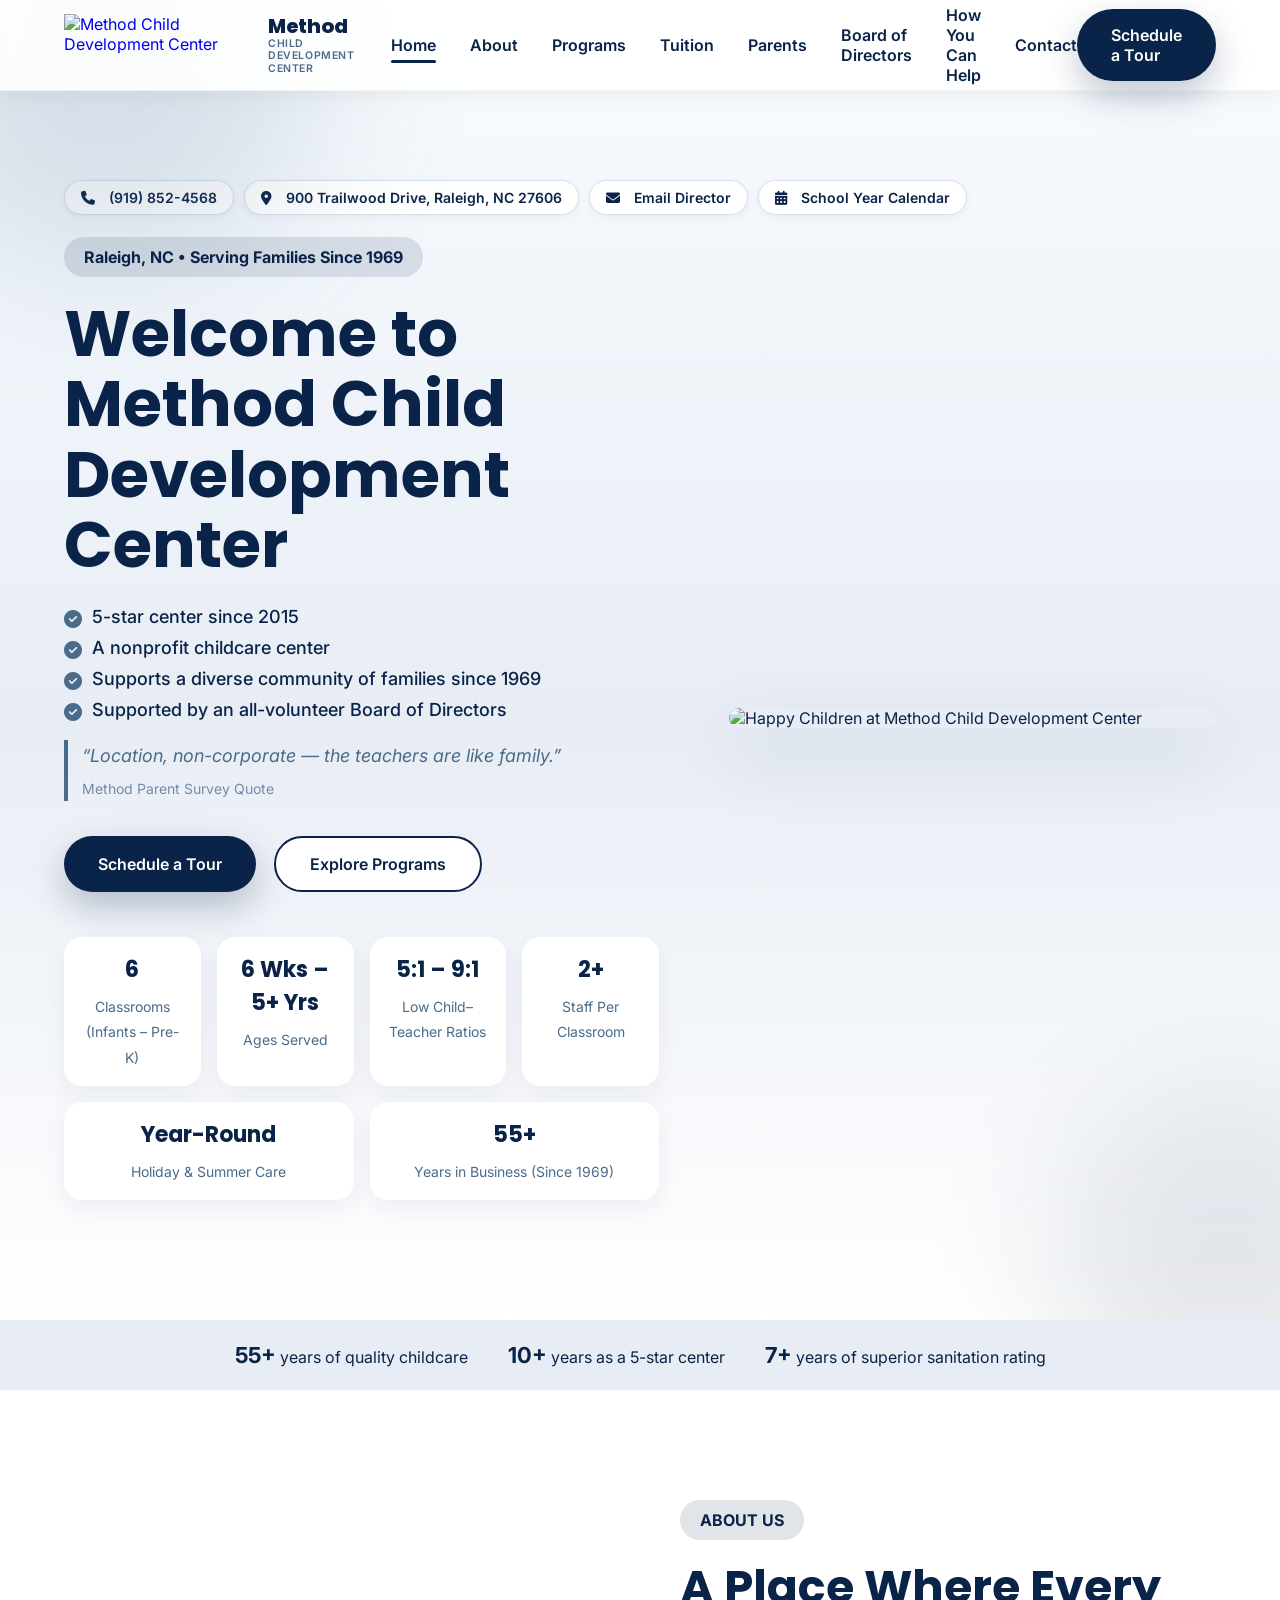
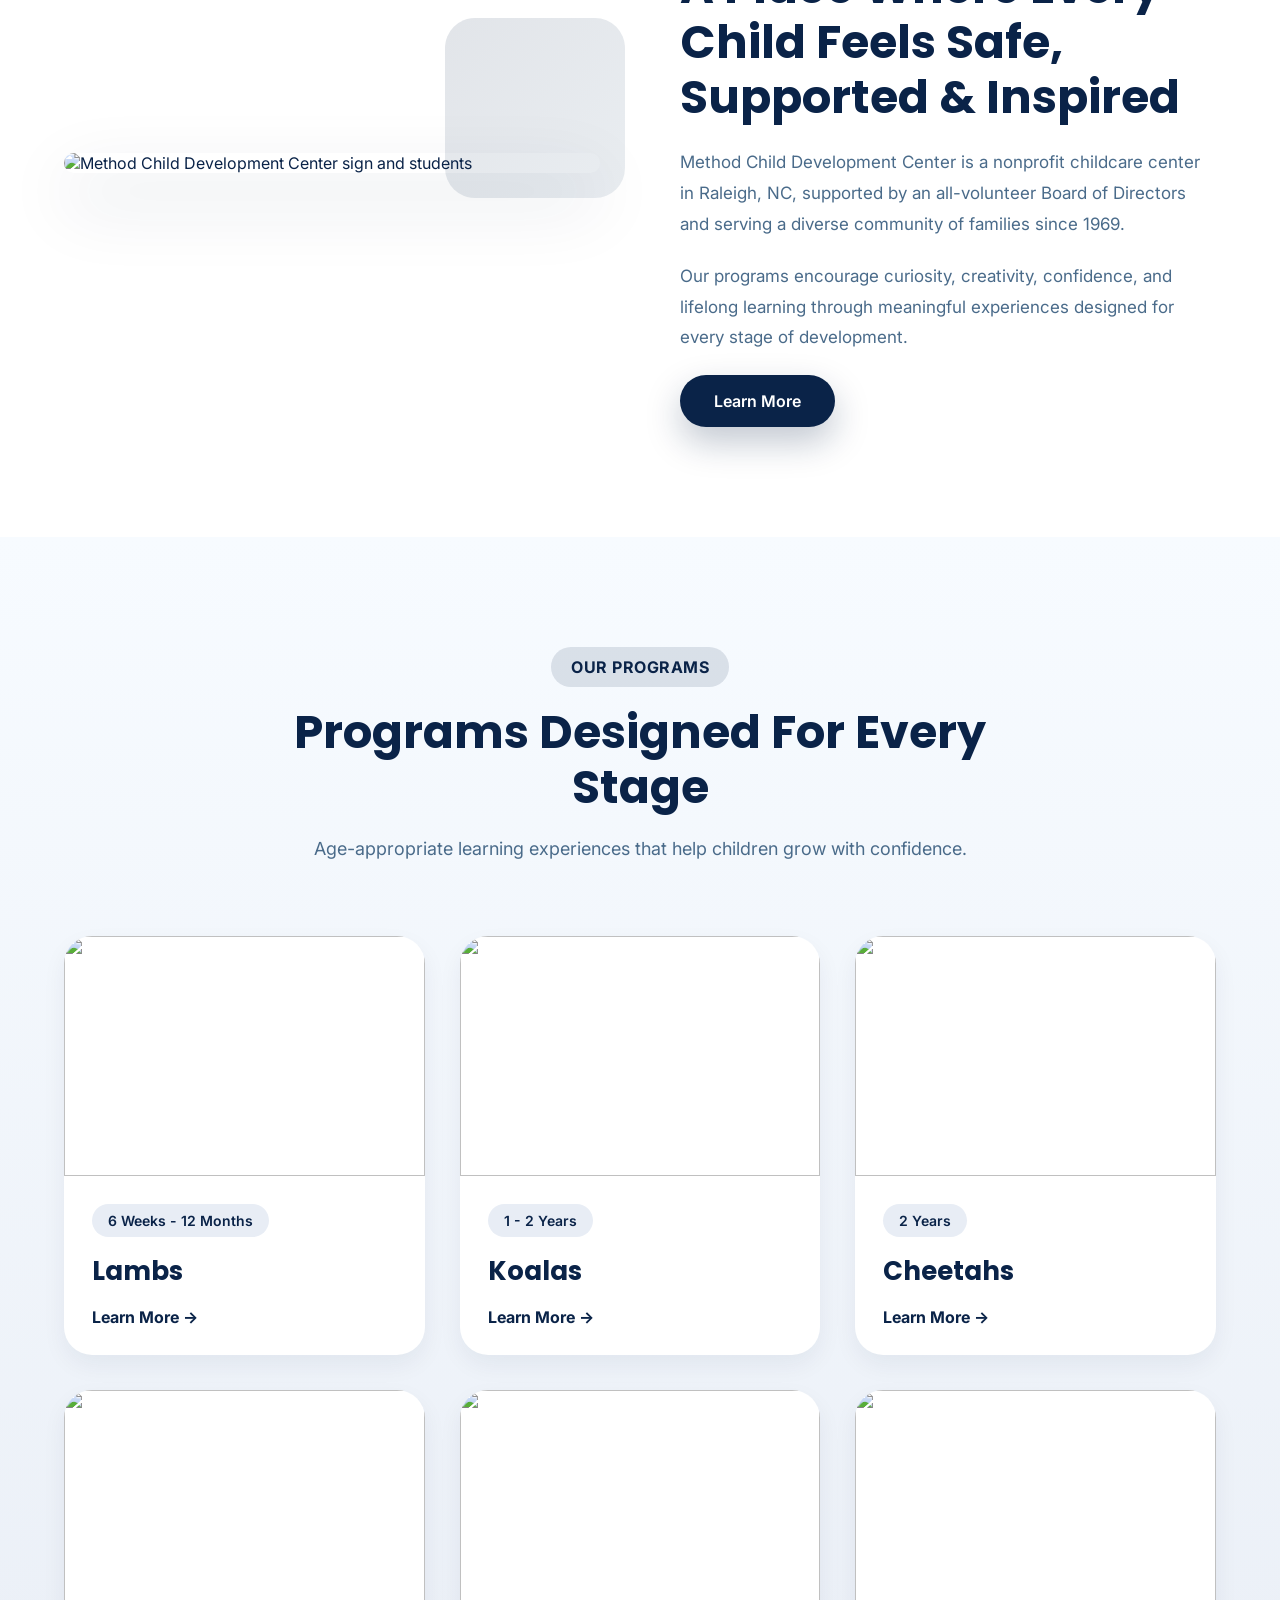
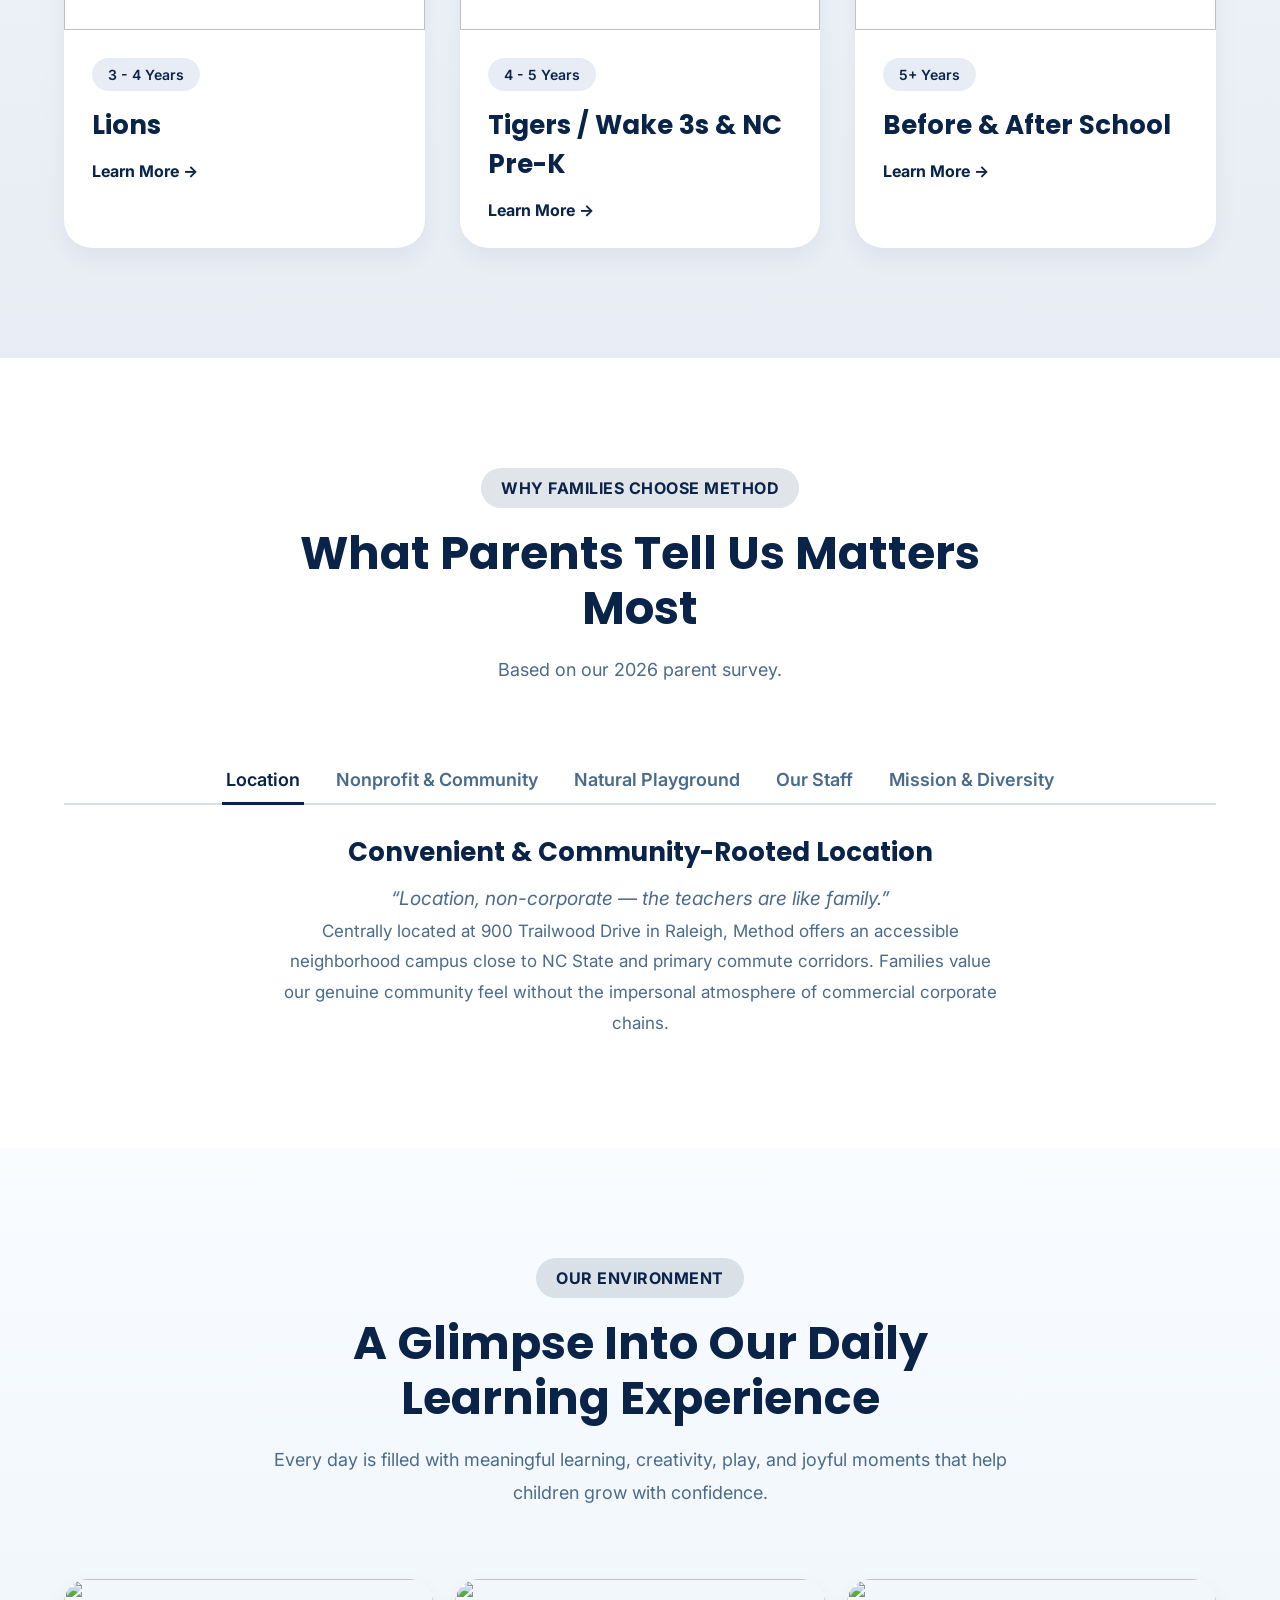
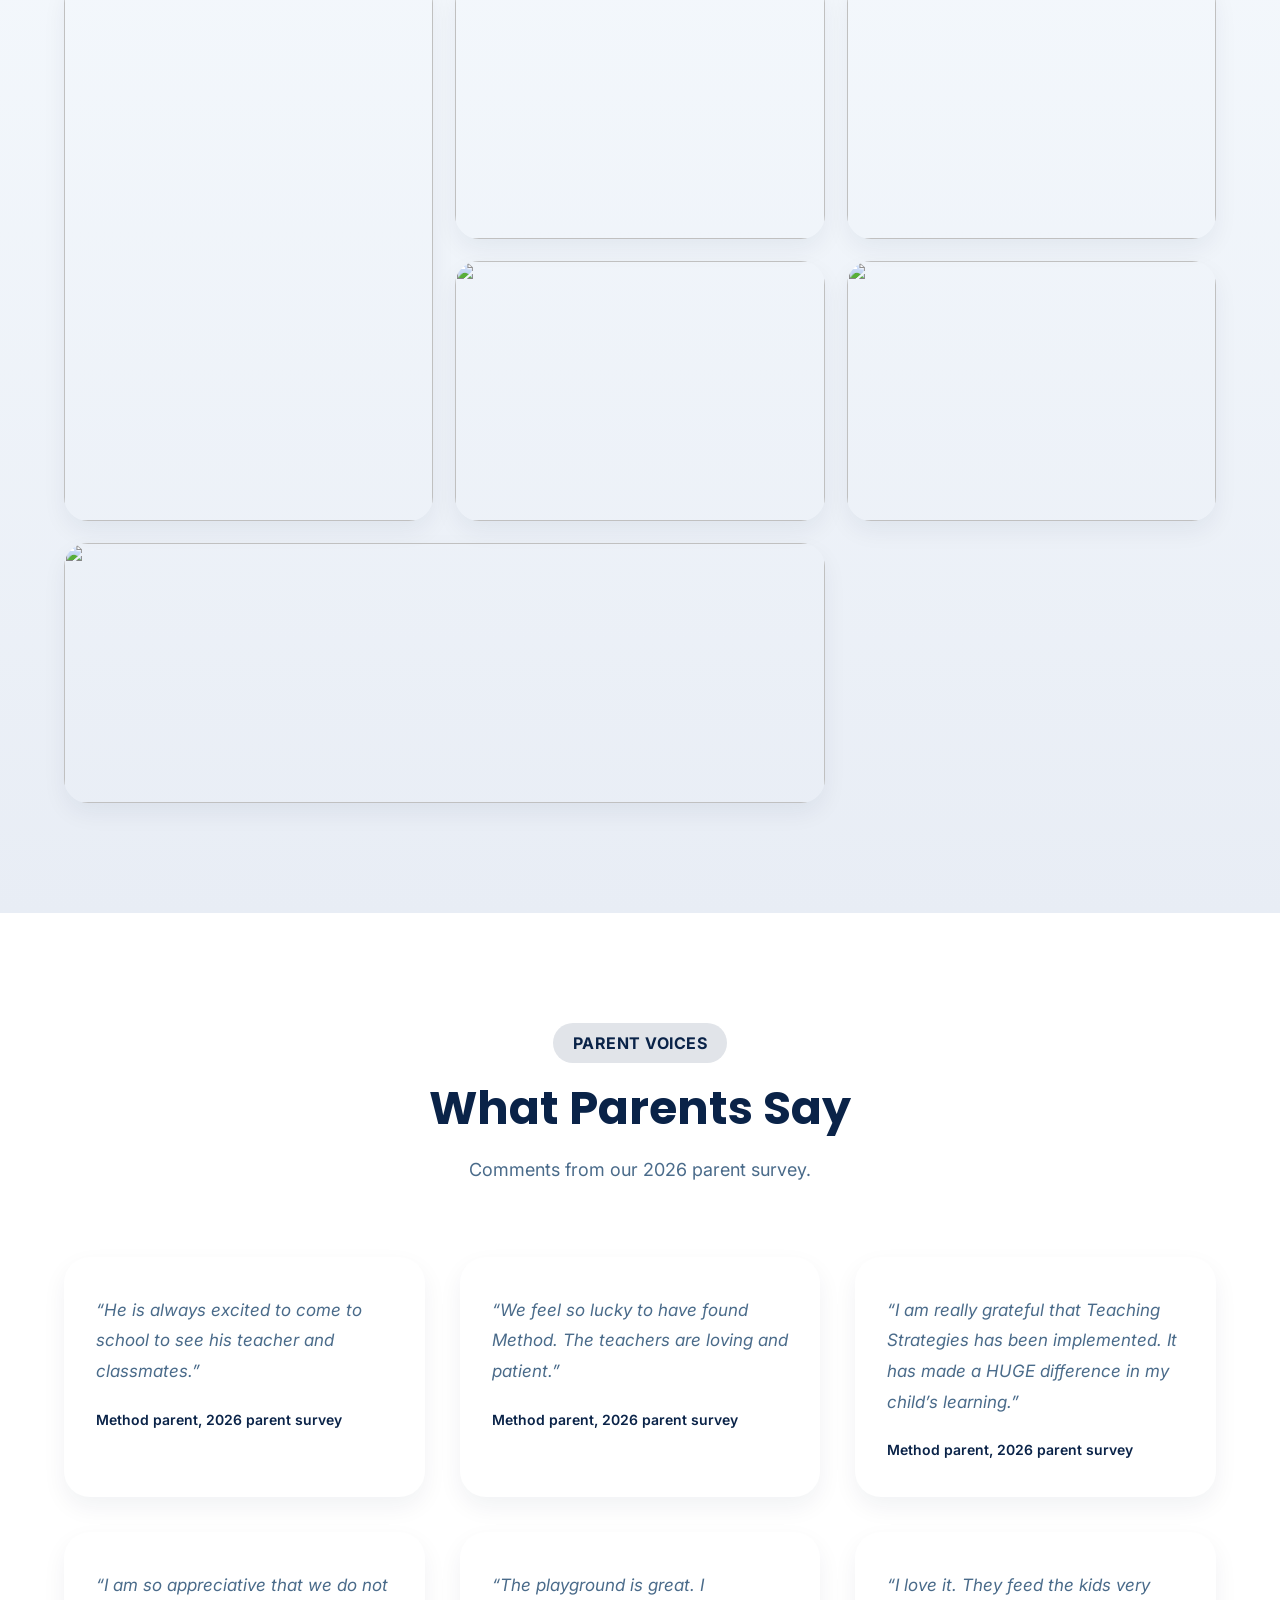
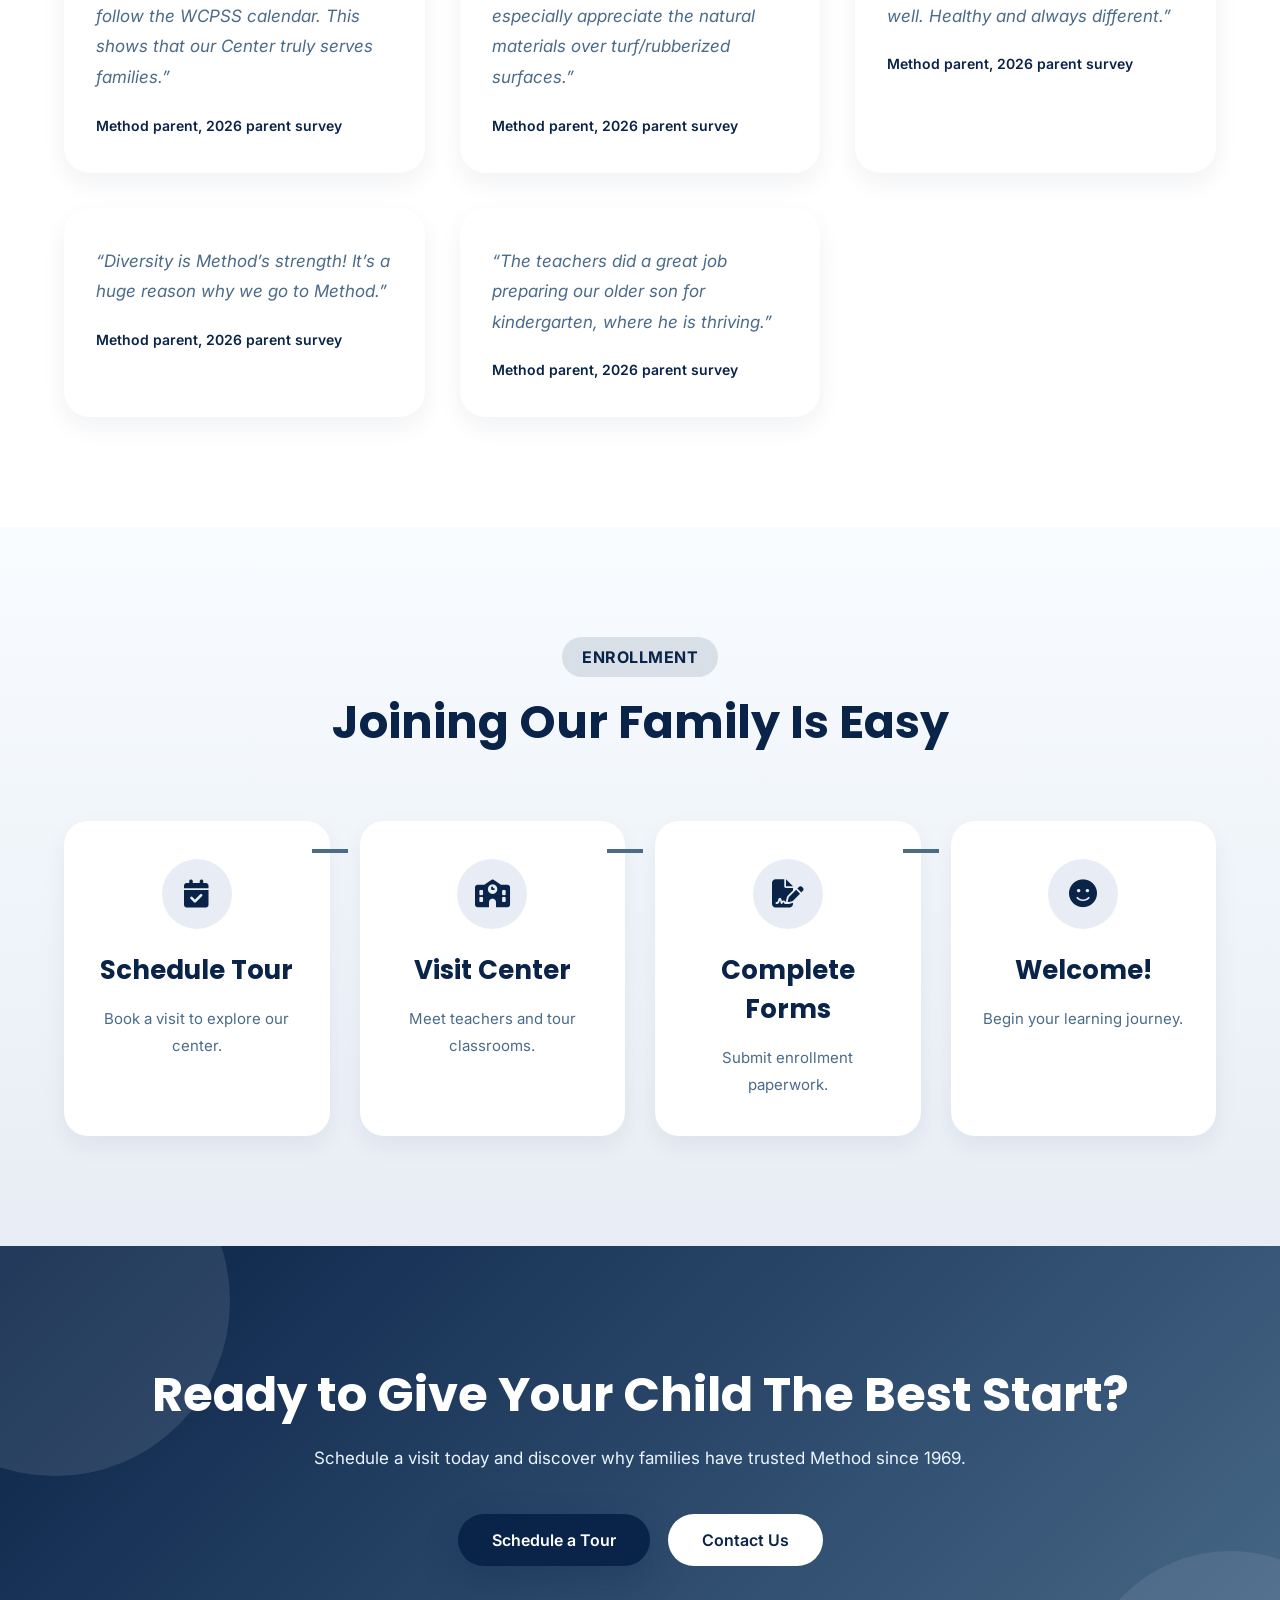
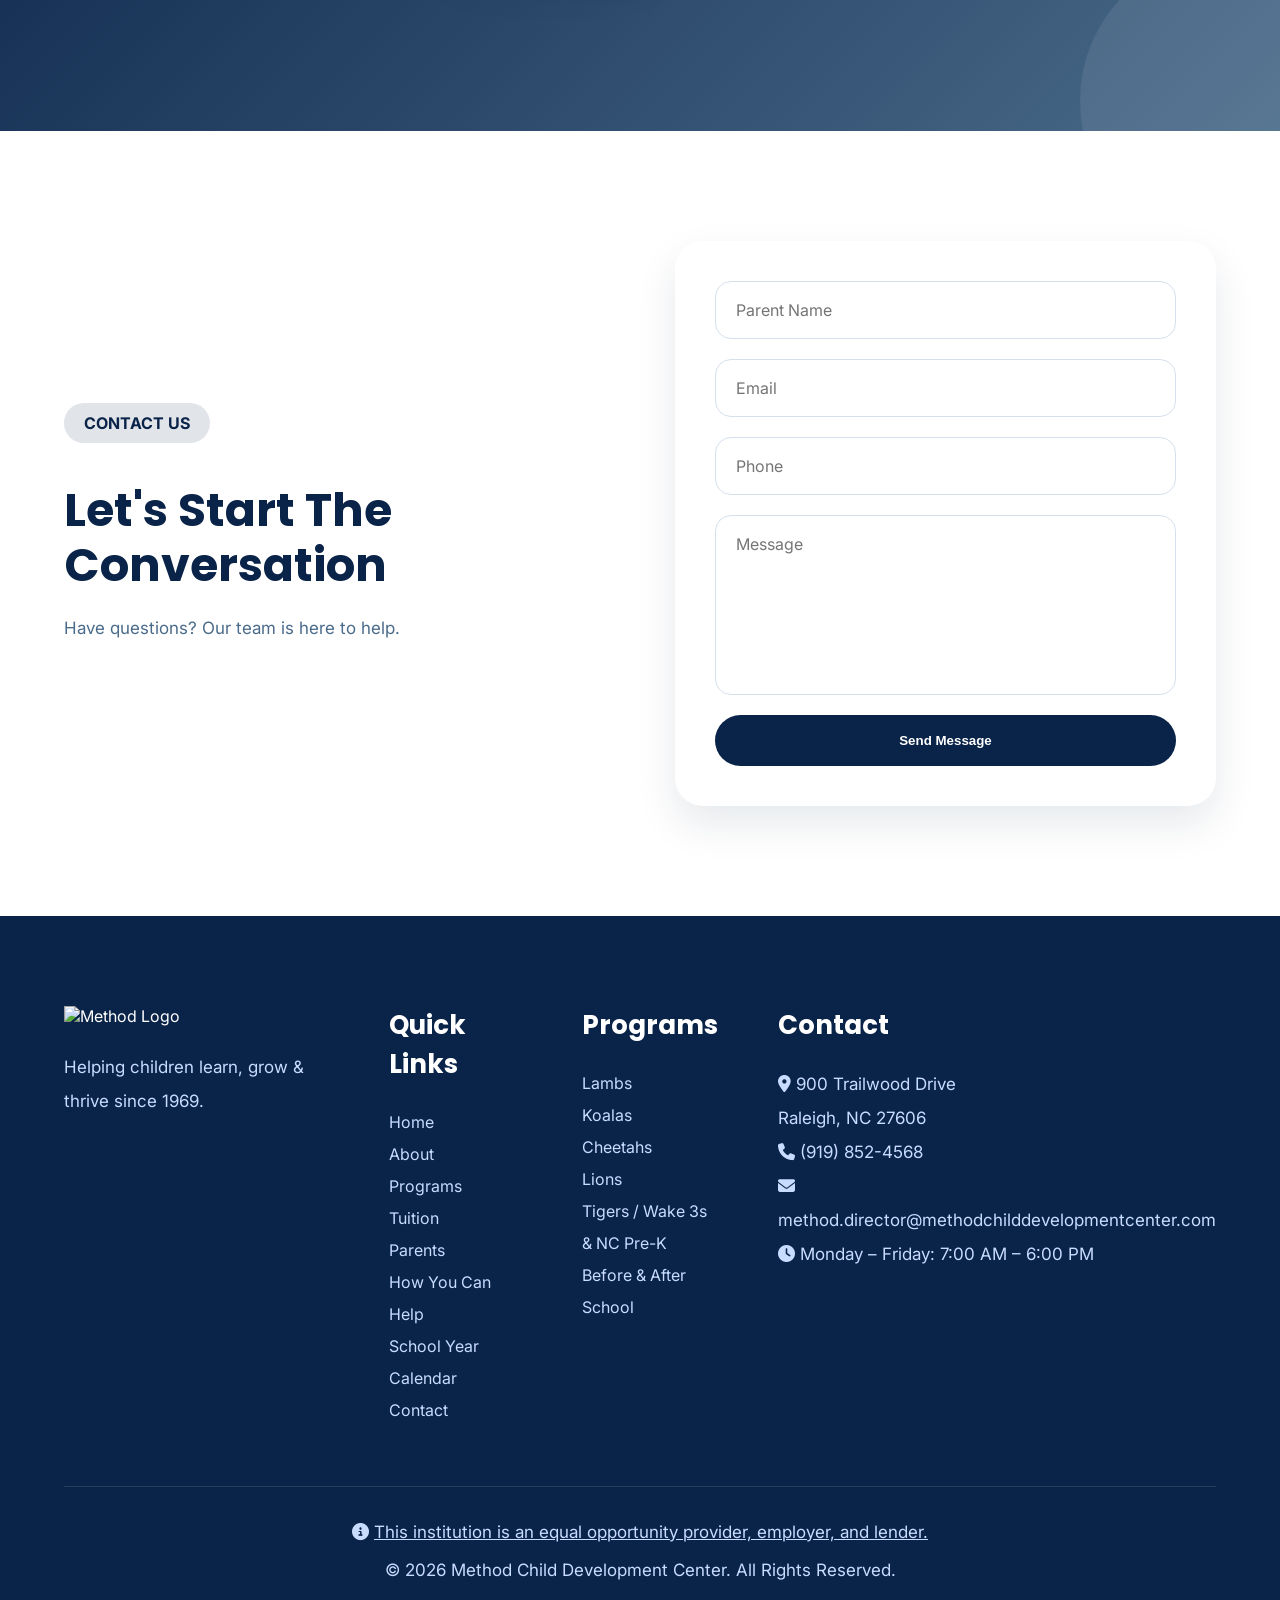
==== index.html @ 62a377c3 "Add core website pages, styles, scripts, and workflows" ====
<!DOCTYPE html>
<html lang="en">

<head>
  <meta charset="UTF-8" />
  <meta name="viewport" content="width=device-width, initial-scale=1.0" />

  <title>Method Child Development Center</title>

  <meta name="description"
    content="Method Child Development Center provides a safe, nurturing, and engaging environment where children learn, grow, and thrive.">

  <meta name="keywords"
    content="Child Care, Preschool, Daycare, Infant Care, Toddler, Pre-K">

  <meta name="author" content="Method Child Development Center">

  <link rel="preconnect" href="https://fonts.googleapis.com">
  <link rel="preconnect" href="https://fonts.gstatic.com" crossorigin>

  <link href="https://fonts.googleapis.com/css2?family=Inter:wght@300;400;500;600;700&family=Poppins:wght@500;600;700;800&display=swap" rel="stylesheet">

  <link rel="stylesheet" href="https://cdnjs.cloudflare.com/ajax/libs/font-awesome/6.7.2/css/all.min.css">
  <link rel="icon" type="image/png" href="assets/logo.png">
  <link rel="stylesheet" href="style.css">

</head>

<body>

<!-- ======================
        HEADER
=========================-->

<header class="header">

<div class="container">

<div class="logo">

<a href="index.html" class="logo-link">
<img src="assets/logo.png" alt="Method Child Development Center">
<div class="logo-text">
<span class="logo-title">Method</span>
<span class="logo-sub">Child Development Center</span>
</div>
</a>

</div>

<nav class="navbar">

<ul>

<li><a class="active" href="index.html">Home</a></li>

<li><a href="about.html">About</a></li>

<li><a href="programs.html">Programs</a></li>

<li><a href="tuition.html">Tuition</a></li>

<li><a href="parents.html">Parents</a></li>
<li><a href="board.html">Board of Directors</a></li>

<li><a href="help.html">How You Can Help</a></li>

<li><a href="contact.html">Contact</a></li>

</ul>

</nav>

<div class="header-btn">

<a href="contact.html" class="btn-primary">

Schedule a Tour

</a>

</div>

<div class="menu-btn">

<i class="fa-solid fa-bars"></i>

</div>

</div>

</header>

<!-- ===========================
          HERO
============================ -->

<section class="hero">
<div class="container">
<div class="top-bar quick-contact">
<div class="container">
<a href="tel:+19198524568"><i class="fa-solid fa-phone"></i> (919) 852-4568</a>
<a href="https://www.google.com/maps/search/?api=1&query=900+Trailwood+Drive+Raleigh+NC+27606" target="_blank" rel="noopener"><i class="fa-solid fa-location-dot"></i> 900 Trailwood Drive, Raleigh, NC 27606</a>
<a href="mailto:method.director@methodchilddevelopmentcenter.com"><i class="fa-solid fa-envelope"></i> Email Director</a>
<a href="https://www.methodchilddevelopmentcenter.com/calendar" target="_blank" rel="noopener"><i class="fa-solid fa-calendar-days"></i> School Year Calendar</a>
</div>
</div>

<div class="hero-content">
<div class="hero-left">
<span class="hero-badge">Raleigh, NC &bull; Serving Families Since 1969</span>
<h1>Welcome to Method Child Development Center</h1>
<ul class="hero-points">
<li><i class="fa-solid fa-circle-check"></i> 5-star center since 2015</li>
<li><i class="fa-solid fa-circle-check"></i> A nonprofit childcare center</li>
<li><i class="fa-solid fa-circle-check"></i> Supports a diverse community of families since 1969</li>
<li><i class="fa-solid fa-circle-check"></i> Supported by an all-volunteer Board of Directors</li>
</ul>
<p class="hero-quote">&ldquo;Location, non-corporate &mdash; the teachers are like family.&rdquo;<span>Method Parent Survey Quote</span></p>
<div class="hero-buttons">
<a href="contact.html" class="btn-primary">Schedule a Tour</a>
<a href="programs.html" class="btn-secondary">Explore Programs</a>
</div>
<div class="hero-stats">
<div><h3>6</h3><p>Classrooms (Infants &ndash; Pre-K)</p></div>
<div><h3>6 Wks &ndash; 5+ Yrs</h3><p>Ages Served</p></div>
<div><h3>5:1 &ndash; 9:1</h3><p>Low Child&ndash;Teacher Ratios</p></div>
<div><h3>2+</h3><p>Staff Per Classroom</p></div>
<div><h3>Year-Round</h3><p>Holiday &amp; Summer Care</p></div>
<div><h3>55+</h3><p>Years in Business (Since 1969)</p></div>
</div>

</div>

<div class="hero-right">
<img src="assets/hero-image.png" alt="Happy Children at Method Child Development Center">
</div>
</div>
</div>
</section>

<section class="credential-strip">
<div class="container">
<div><strong>55+</strong> years of quality childcare</div>
<div><strong>10+</strong> years as a 5-star center</div>
<div><strong>7+</strong> years of superior sanitation rating</div>
</div>
</section>

<!-- ABOUT SECTION STARTS HERE -->
 <!-- ===========================
        ABOUT US
============================ -->

<section class="about">

<div class="container">

<div class="about-grid">

<div class="about-image">

<img src="assets/g6.jpg" alt="Method Child Development Center sign and students">

</div>

<div class="about-content">

<span class="section-tag">
ABOUT US
</span>

<h2>
A Place Where Every Child Feels Safe, Supported & Inspired
</h2>

<p>
Method Child Development Center is a nonprofit childcare center in Raleigh, NC, supported by an all-volunteer Board of Directors and serving a diverse community of families since 1969.
</p>

<p>
Our programs encourage curiosity, creativity, confidence, and lifelong learning through meaningful experiences designed for every stage of development.
</p>

<a href="about.html" class="btn-primary">
Learn More
</a>

</div>

</div>

</div>

</section>

<!-- ===========================
        PROGRAMS
============================ -->

<section class="home-programs">

<div class="container">

<div class="section-heading">

<span>OUR PROGRAMS</span>

<h2>
Programs Designed For Every Stage
</h2>

<p>
Age-appropriate learning experiences that help children grow with confidence.
</p>

</div>

<div class="program-grid">

<div class="program-card">

<img src="assets/Lambs.jpg">

<div class="program-content">

<span>6 Weeks - 12 Months</span>

<h3>Lambs</h3>

<a href="programs.html">
Learn More →
</a>

</div>

</div>

<div class="program-card">

<img src="assets/Koalas.jpg">

<div class="program-content">

<span>1 - 2 Years</span>

<h3>Koalas</h3>

<a href="programs.html">
Learn More →
</a>

</div>

</div>

<div class="program-card">

<img src="assets/Cheetahs.jpg">

<div class="program-content">

<span>2 Years</span>

<h3>Cheetahs</h3>

<a href="programs.html">
Learn More →
</a>

</div>

</div>

<div class="program-card">

<img src="assets/Lions.jpg">

<div class="program-content">

<span>3 - 4 Years</span>

<h3>Lions</h3>

<a href="programs.html">
Learn More →
</a>

</div>

</div>

<div class="program-card">

<img src="assets/Tigers Wake 3s & NC Pre-K.jpg">

<div class="program-content">

<span>4 - 5 Years</span>

<h3>Tigers / Wake 3s & NC Pre-K</h3>

<a href="programs.html">
Learn More →
</a>

</div>

</div>

<div class="program-card">

<img src="assets/Before & After School.jpg">

<div class="program-content">

<span>5+ Years</span>

<h3>Before & After School</h3>

<a href="programs.html">
Learn More →
</a>

</div>

</div>

</div>

</div>

</section>

<!-- ===========================
      WHY CHOOSE US
============================ -->

<section class="why-us">
<div class="container">
<div class="section-heading">
<span>WHY FAMILIES CHOOSE METHOD</span>
<h2>What Parents Tell Us Matters Most</h2>
<p>Based on our 2026 parent survey.</p>
</div>
<div class="why-tabs" role="tablist">
<button class="why-tab active" role="tab" data-tab="location">Location</button>
<button class="why-tab" role="tab" data-tab="community">Nonprofit &amp; Community</button>
<button class="why-tab" role="tab" data-tab="playground">Natural Playground</button>
<button class="why-tab" role="tab" data-tab="staff">Our Staff</button>
<button class="why-tab" role="tab" data-tab="mission">Mission &amp; Diversity</button>
</div>
<div class="why-panels">
<div class="why-panel active" id="tab-location">
<h3>Convenient &amp; Community-Rooted Location</h3>
<p class="why-quote">&ldquo;Location, non-corporate &mdash; the teachers are like family.&rdquo;</p>
<p>Centrally located at 900 Trailwood Drive in Raleigh, Method offers an accessible neighborhood campus close to NC State and primary commute corridors. Families value our genuine community feel without the impersonal atmosphere of commercial corporate chains.</p>
</div>
<div class="why-panel" id="tab-community">
<h3>Nonprofit Care &amp; Community First</h3>
<p>Method is a nonprofit childcare center founded in 1969 and guided by an all-volunteer Board of Directors. We operate year-round to support working families without public school schedule gaps.</p>
<p class="why-quote">&ldquo;I am so appreciative that we do not follow the WCPSS calendar. This shows that our Center truly serves families.&rdquo;</p>
</div>
<div class="why-panel" id="tab-playground">
<h3>Certified Natural Learning Playground</h3>
<p class="why-quote">&ldquo;The playground is great. I especially appreciate the natural materials over turf/rubberized surfaces.&rdquo;</p>
<p>Partnered with the Natural Learning Initiative, our outdoor environment features real trees, grass, sensory gardens, pathways, and natural play materials that encourage exploration and physical confidence.</p>
</div>
<div class="why-panel" id="tab-staff">
<h3>Dedicated &amp; Loving Staff</h3>
<p class="why-quote">&ldquo;We feel so lucky to have found Method. The teachers are loving and patient.&rdquo;</p>
<p class="why-quote">&ldquo;He is always excited to come to school to see his teacher and classmates.&rdquo;</p>
<p>With low student-to-teacher ratios (5:1 to 9:1) and experienced educators, children receive individualized care and daily kindergarten readiness in a warm, family-like environment.</p>
</div>
<div class="why-panel" id="tab-mission">
<h3>Celebrated Diversity &amp; Mission</h3>
<p>Since 1969, Method has welcomed and supported families from diverse cultures, languages, and backgrounds, creating a nurturing community where every child belongs.</p>
<p class="why-quote">&ldquo;Diversity is Method&rsquo;s strength! It&rsquo;s a huge reason why we go to Method.&rdquo;</p>
</div>
</div>
</div>
</section>
<script>
document.querySelectorAll('.why-tab').forEach(function(t){
  t.addEventListener('click',function(){
    document.querySelectorAll('.why-tab').forEach(function(x){x.classList.remove('active')});
    document.querySelectorAll('.why-panel').forEach(function(x){x.classList.remove('active')});
    t.classList.add('active');
    document.getElementById('tab-'+t.dataset.tab).classList.add('active');
  });
});
</script>

<!-- NEXT:
Learning Environment -->
<!-- ===========================
      LEARNING ENVIRONMENT
============================ -->

<section class="learning-environment">

<div class="container">

<div class="section-heading">

<span>OUR ENVIRONMENT</span>

<h2>A Glimpse Into Our Daily Learning Experience</h2>

<p>
Every day is filled with meaningful learning, creativity,
play, and joyful moments that help children grow with confidence.
</p>

</div>

<div class="gallery">

<div class="gallery-item large">
<img src="assets/g1.jpg" alt="">
</div>

<div class="gallery-item">
<img src="assets/g2.png" alt="">
</div>

<div class="gallery-item">
<img src="assets/g3.png" alt="">
</div>

<div class="gallery-item">
<img src="assets/g4.png" alt="">
</div>

<div class="gallery-item">
<img src="assets/g5.jpg" alt="">
</div>

<div class="gallery-item wide">
<img src="assets/g6.jpg" alt="">
</div>

</div>

</div>

</section>

<!-- ===========================
      TESTIMONIALS
============================ -->

<section class="testimonials">
<div class="container">
<div class="section-heading">
<span>PARENT VOICES</span>
<h2>What Parents Say</h2>
<p>Comments from our 2026 parent survey.</p>
</div>
<div class="testimonial-grid">
<div class="testimonial-card">
<p>&ldquo;He is always excited to come to school to see his teacher and classmates.&rdquo;</p>
<span>Method parent, 2026 parent survey</span>
</div>
<div class="testimonial-card">
<p>&ldquo;We feel so lucky to have found Method. The teachers are loving and patient.&rdquo;</p>
<span>Method parent, 2026 parent survey</span>
</div>
<div class="testimonial-card">
<p>&ldquo;I am really grateful that Teaching Strategies has been implemented. It has made a HUGE difference in my child&rsquo;s learning.&rdquo;</p>
<span>Method parent, 2026 parent survey</span>
</div>
<div class="testimonial-card">
<p>&ldquo;I am so appreciative that we do not follow the WCPSS calendar. This shows that our Center truly serves families.&rdquo;</p>
<span>Method parent, 2026 parent survey</span>
</div>
<div class="testimonial-card">
<p>&ldquo;The playground is great. I especially appreciate the natural materials over turf/rubberized surfaces.&rdquo;</p>
<span>Method parent, 2026 parent survey</span>
</div>
<div class="testimonial-card">
<p>&ldquo;I love it. They feed the kids very well. Healthy and always different.&rdquo;</p>
<span>Method parent, 2026 parent survey</span>
</div>
<div class="testimonial-card">
<p>&ldquo;Diversity is Method&rsquo;s strength! It&rsquo;s a huge reason why we go to Method.&rdquo;</p>
<span>Method parent, 2026 parent survey</span>
</div>
<div class="testimonial-card">
<p>&ldquo;The teachers did a great job preparing our older son for kindergarten, where he is thriving.&rdquo;</p>
<span>Method parent, 2026 parent survey</span>
</div>
</div>
</div>
</section>

<!-- ===========================
      ENROLLMENT
============================ -->

<section class="enrollment">

<div class="container">

<div class="section-heading">

<span>ENROLLMENT</span>

<h2>Joining Our Family Is Easy</h2>

</div>

<div class="steps">

<div class="step">

<div class="step-icon"><i class="fa-solid fa-calendar-check"></i></div>

<h3>Schedule Tour</h3>

<p>
Book a visit to explore our center.
</p>

</div>

<div class="step">

<div class="step-icon"><i class="fa-solid fa-school"></i></div>

<h3>Visit Center</h3>

<p>
Meet teachers and tour classrooms.
</p>

</div>

<div class="step">

<div class="step-icon"><i class="fa-solid fa-file-signature"></i></div>

<h3>Complete Forms</h3>

<p>
Submit enrollment paperwork.
</p>

</div>

<div class="step">

<div class="step-icon"><i class="fa-solid fa-face-smile"></i></div>

<h3>Welcome!</h3>

<p>
Begin your learning journey.
</p>

</div>

</div>

</div>

</section>

<!-- ===========================
        CTA
============================ -->

<section class="cta">

<div class="container">

<h2>

Ready to Give Your Child
The Best Start?

</h2>

<p>

Schedule a visit today and discover why
families have trusted Method since 1969.

</p>

<div class="hero-buttons">

<a href="contact.html" class="btn-primary">

Schedule a Tour

</a>

<a href="contact.html" class="btn-secondary">

Contact Us

</a>

</div>

</div>

</section>

<!-- ===========================
      CONTACT FORM
============================ -->

<section class="contact-home">

<div class="container">

<div class="contact-grid">

<div>

<span class="section-tag">

CONTACT US

</span>

<h2>

Let's Start The Conversation

</h2>

<p>

Have questions?
Our team is here to help.

</p>

</div>

<form>

<input
type="text"
placeholder="Parent Name">

<input
type="email"
placeholder="Email">

<input
type="tel"
placeholder="Phone">

<textarea
placeholder="Message">
</textarea>

<button>

Send Message

</button>

</form>

</div>

</div>

</section>

<!-- ===========================
        FOOTER
============================ -->

<footer>

<div class="container">

<div class="footer-grid">

<div>

<img src="assets/logo.png" class="footer-logo" alt="Method Logo">

<p>

Helping children learn,
grow & thrive since 1969.

</p>

</div>

<div>

<h3>

Quick Links

</h3>

<ul>

<li><a href="index.html">Home</a></li>

<li><a href="about.html">About</a></li>

<li><a href="programs.html">Programs</a></li>

<li><a href="tuition.html">Tuition</a></li>

<li><a href="parents.html">Parents</a></li>

<li><a href="help.html">How You Can Help</a></li>

<li><a href="https://www.methodchilddevelopmentcenter.com/calendar" target="_blank" rel="noopener">School Year Calendar</a></li>
<li><a href="contact.html">Contact</a></li>

</ul>

</div>

<div>

<h3>

Programs

</h3>

            <ul>

<li><a href="programs.html">Lambs</a></li>

<li><a href="programs.html">Koalas</a></li>

<li><a href="programs.html">Cheetahs</a></li>

<li><a href="programs.html">Lions</a></li>

<li><a href="programs.html">Tigers / Wake 3s & NC Pre-K</a></li>

<li><a href="programs.html">Before & After School</a></li>

</ul>

</div>

<div>

<h3>

Contact

</h3>

<p><i class="fa-solid fa-location-dot"></i> 900 Trailwood Drive<br>Raleigh, NC 27606</p>

<p><i class="fa-solid fa-phone"></i> (919) 852-4568</p>

<p><i class="fa-solid fa-envelope"></i> method.director@methodchilddevelopmentcenter.com</p>

<p><i class="fa-solid fa-clock"></i> Monday &ndash; Friday: 7:00 AM &ndash; 6:00 PM</p>

</div>

</div>

<div class="copyright">
<p class="usda-statement"><i class="fa-solid fa-circle-info"></i> <a href="https://www.usda.gov/non-discrimination-statement" target="_blank" rel="noopener">This institution is an equal opportunity provider, employer, and lender.</a></p>

<p>

© 2026 Method Child Development Center.
All Rights Reserved.

</p>

</div>

</div>

</footer>

<script src="script.js"></script>

</body>

</html>
---- style.css ----
/*==================================================
RESET & GLOBAL
==================================================*/

*{
margin:0;
padding:0;
box-sizing:border-box;
}

html{
scroll-behavior:smooth;
scroll-padding-top:110px;
}

:root{

--primary:#0A2348;
--primary-dark:#0A2348;
--secondary:#4A6B8A;

--bg:#F6FBFF;
--bg-light:#E8EDF5;

--text:#0A2348;
--text-light:#4A6B8A;

--white:#ffffff;

--border:#D6E0EC;

--shadow-sm:0 10px 25px rgba(10,35,72,.06);
--shadow-md:0 18px 40px rgba(10,35,72,.10);
--shadow-lg:0 28px 70px rgba(10,35,72,.16);

--radius:22px;

}

body{

font-family:'Inter',sans-serif;
background:var(--bg);
color:var(--text);
overflow-x:hidden;
min-height:100vh;

}

body.menu-open{
	overflow:hidden;
}

.container{

width:90%;
max-width:1280px;
margin:auto;

}

img,
svg,
picture,
video,
iframe,
canvas,
embed,
object{
max-width:100%;
height:auto;
display:block;
}

img{
width:100%;
}

a{

text-decoration:none;

}

ul{

list-style:none;

}

section{

padding:110px 0;

}

/*==================================================
TYPOGRAPHY
==================================================*/

h1,
h2,
h3,
h4{

font-family:'Poppins',sans-serif;
font-weight:700;
color:var(--text);

}

h1{

font-size:64px;
line-height:1.1;

}

h2{

font-size:46px;
line-height:1.2;

}

h3{

font-size:26px;

}

p{

font-size:17px;
line-height:1.8;
color:var(--text-light);

}

/*==================================================
BUTTONS
==================================================*/

.btn-primary{

display:inline-flex;
align-items:center;
justify-content:center;

padding:16px 34px;

background:#0A2348;

color:#fff;

font-weight:600;

border-radius:50px;

transition:.35s;

box-shadow:
0 15px 35px rgba(10,35,72,.25);

}

.btn-primary:hover{

transform:translateY(-4px);

background:#16335F;

box-shadow:
0 22px 40px rgba(10,35,72,.30);

}

.btn-secondary{

display:inline-flex;
align-items:center;
justify-content:center;

padding:16px 34px;

border:2px solid var(--primary);

border-radius:50px;

background:#fff;

color:var(--primary);

font-weight:600;

transition:.35s;

}

.btn-secondary:hover{

background:var(--primary);

color:#fff;

}

/*==================================================
HEADER
==================================================*/

.header{

position:fixed;

top:0;
left:0;

width:100%;

z-index:999;

background:rgba(255,255,255,.90);

backdrop-filter:blur(14px);

border-bottom:1px solid rgba(0,0,0,.04);

transition:.35s;

}

.header.scrolled{

box-shadow:var(--shadow-sm);

}

.header .container{

height:90px;

display:flex;

align-items:center;

justify-content:space-between;

}

.logo img{

height:62px;
width:auto;

}

.navbar ul{

display:flex;

align-items:center;

gap:34px;

}

.navbar a{

font-weight:600;

color:var(--text);

transition:.3s;

position:relative;

}

.navbar a::after{

content:"";

position:absolute;

left:0;
bottom:-8px;

width:0;

height:3px;

background:var(--primary);

border-radius:20px;

transition:.3s;

}

.navbar a:hover,
.navbar .active{

color:var(--primary);

}

.navbar a:hover::after,
.navbar .active::after{

width:100%;

}

.header-btn{

display:flex;

align-items:center;

gap:20px;

}

.menu-btn{

display:none;

font-size:30px;

cursor:pointer;

color:var(--primary);

}

/*==================================================
HERO
==================================================*/

.hero{

padding-top:180px;

padding-bottom:120px;

background:

linear-gradient(
180deg,
#F8FCFF 0%,
#E8EDF5 55%,
#FFFFFF 100%
);

position:relative;

overflow:hidden;

}

.hero::before{

content:"";

position:absolute;

width:450px;
height:450px;

background:#4A6B8A;

opacity:.18;

border-radius:50%;

top:-180px;
left:-120px;

filter:blur(80px);

}

.hero::after{

content:"";

position:absolute;

width:350px;
height:350px;

background:#0A2348;

opacity:.10;

border-radius:50%;

right:-120px;
bottom:-120px;

filter:blur(70px);

}

.hero-content{

display:grid;

grid-template-columns:1.1fr .9fr;

gap:70px;

align-items:center;

position:relative;

z-index:2;

}

.hero-badge{

display:inline-block;

padding:10px 20px;

border-radius:50px;

background:rgba(10,35,72,.12);

color:var(--primary);

font-weight:700;

margin-bottom:22px;

}

.hero h1{

margin-bottom:25px;

max-width:650px;

}

.hero p{

font-size:18px;

max-width:620px;

margin-bottom:35px;

}

.hero-buttons{

display:flex;

gap:18px;

margin-bottom:45px;

}

.hero-right{

position:relative;

}

.hero-right img{

border-radius:30px;

box-shadow:var(--shadow-lg);

transition:.5s;

}

.hero-right img:hover{

transform:translateY(-10px);

}

/*==================================================
HERO STATS
==================================================*/

.hero-stats{

display:flex;

gap:45px;

margin-top:20px;

}

.hero-stats div{

background:#fff;

padding:22px 28px;

border-radius:18px;

box-shadow:var(--shadow-sm);

min-width:150px;

text-align:center;

}

.hero-stats h3{

font-size:34px;

color:var(--primary);

margin-bottom:8px;

}

.hero-stats p{

font-size:14px;

margin:0;

}
/*==================================================
SECTION HEADING
==================================================*/

.section-heading{

text-align:center;
max-width:760px;
margin:0 auto 70px;

}

.section-heading span{

display:inline-block;

padding:10px 20px;

border-radius:50px;

background:rgba(10,35,72,.12);

color:var(--primary);

font-weight:700;

letter-spacing:.5px;

margin-bottom:18px;

}

.section-heading h2{

margin-bottom:18px;

}

.section-heading p{

font-size:18px;

}

/*==================================================
ABOUT SECTION
==================================================*/

.about{

background:#fff;

}

.about-grid{

display:grid;

grid-template-columns:1fr 1fr;

gap:80px;

align-items:center;

}

.about-image{

position:relative;

}

.about-image img{

border-radius:30px;

box-shadow:var(--shadow-lg);

transition:.5s;

}

.about-image img:hover{

transform:translateY(-8px);

}

.about-image::after{

content:"";

position:absolute;

right:-25px;
bottom:-25px;

width:180px;
height:180px;

border-radius:30px;

background:linear-gradient(
135deg,
#0A2348,
#4A6B8A
);

opacity:.12;

z-index:-1;

}

.section-tag{

display:inline-block;

padding:10px 20px;

background:rgba(10,35,72,.12);

color:var(--primary);

border-radius:50px;

font-weight:700;

margin-bottom:20px;

}

.about-content h2{

margin-bottom:22px;

max-width:600px;

}

.about-content p{

margin-bottom:22px;

}

/*==================================================
HOME PROGRAMS
==================================================*/

.home-programs{

background:linear-gradient(
180deg,
#F7FBFF,
#E8EDF5
);

}

.program-grid{

display:grid;

grid-template-columns:repeat(3,1fr);

gap:35px;

}

.program-card{

background:#fff;

border-radius:28px;

overflow:hidden;

box-shadow:var(--shadow-sm);

transition:.4s;

}

.program-card:hover{

transform:translateY(-12px);

box-shadow:var(--shadow-lg);

}

.program-card img{

height:240px;

object-fit:cover;

transition:.5s;

}

.program-card:hover img{

transform:scale(1.08);

}

.program-content{

padding:28px;

}

.program-content span{

display:inline-block;

font-size:14px;

font-weight:600;

padding:8px 16px;

border-radius:40px;

background:#E8EDF5;

color:var(--primary);

margin-bottom:15px;

}

.program-content h3{

margin-bottom:16px;

}

.program-content a{

font-weight:700;

color:var(--primary);

transition:.3s;

}

.program-content a:hover{

padding-left:8px;

}

/*==================================================
COMMON CARD EFFECT
==================================================*/

.program-card,
.about-image,
.hero-right img{

transition:
transform .35s,
box-shadow .35s;

}
/*==================================================
WHY CHOOSE US
==================================================*/

.why-us{

background:#ffffff;

}

.why-grid{

display:grid;

grid-template-columns:repeat(3,1fr);

gap:35px;

margin-top:20px;

}

.why-card{

background:#fff;

padding:40px 30px;

border-radius:28px;

text-align:center;

box-shadow:var(--shadow-sm);

border:1px solid #D6E0EC;

transition:.4s;

position:relative;

overflow:hidden;

}

.why-card::before{

content:"";

position:absolute;

top:0;
left:0;

width:100%;
height:5px;

background:linear-gradient(
90deg,
#0A2348,
#4A6B8A
);

transform:scaleX(0);

transition:.35s;

transform-origin:left;

}

.why-card:hover::before{

transform:scaleX(1);

}

.why-card:hover{

transform:translateY(-12px);

box-shadow:var(--shadow-lg);

}

.why-card img{

width:75px;
height:75px;

margin:0 auto 25px;

object-fit:contain;

}

.why-card h3{

margin-bottom:15px;

}

.why-card p{

font-size:15px;

}

/*==================================================
LEARNING ENVIRONMENT
==================================================*/

.learning-environment{

background:linear-gradient(
180deg,
#F8FCFF,
#E8EDF5
);

}

.gallery{

display:grid;

grid-template-columns:repeat(3,1fr);

grid-auto-rows:260px;

gap:22px;

}

.gallery-item{

overflow:hidden;

border-radius:24px;

box-shadow:var(--shadow-sm);

position:relative;

}

.gallery-item.large{

grid-row:span 2;

}

.gallery-item.wide{

grid-column:span 2;

}

.gallery-item img{

width:100%;
height:100%;

object-fit:cover;

transition:.6s;

}

.gallery-item:hover img{

transform:scale(1.08);

}

.gallery-item::after{

content:"";

position:absolute;

inset:0;

background:linear-gradient(
180deg,
transparent,
rgba(0,0,0,.18)
);

opacity:0;

transition:.35s;

}

.gallery-item:hover::after{

opacity:1;

}

/*==================================================
TESTIMONIALS
==================================================*/

.testimonials{

background:#fff;

}

.testimonial-grid{

display:grid;

grid-template-columns:repeat(3,1fr);

gap:35px;

}

.testimonial-card{

background:#fff;

padding:38px 32px;

border-radius:26px;

box-shadow:var(--shadow-sm);

transition:.35s;

position:relative;

}

.testimonial-card:hover{

transform:translateY(-10px);

box-shadow:var(--shadow-lg);

}

.stars{

font-size:22px;

color:#FFC107;

margin-bottom:18px;

}

.testimonial-card p{

font-style:italic;

margin-bottom:22px;

}

.testimonial-card h4{

margin-bottom:6px;

}

.testimonial-card span{

color:var(--primary);

font-size:14px;

font-weight:600;

}

/*==================================================
ENROLLMENT
==================================================*/

.enrollment{

background:linear-gradient(
180deg,
#F8FCFF,
#E8EDF5
);

}

.steps{

display:grid;

grid-template-columns:repeat(4,1fr);

gap:30px;

margin-top:50px;

}

.step{

background:#fff;

padding:38px 28px;

border-radius:24px;

text-align:center;

box-shadow:var(--shadow-sm);

transition:.35s;

position:relative;

}

.step:hover{

transform:translateY(-10px);

box-shadow:var(--shadow-lg);

}

.step::before{

content:"";

position:absolute;

top:28px;
right:-18px;

width:36px;
height:4px;

background:#4A6B8A;

}

.step:last-child::before{

display:none;

}

.step img{

width:70px;
height:70px;

margin:0 auto 22px;

object-fit:contain;

}

.step h3{

margin-bottom:15px;

}

.step p{

font-size:15px;

}

/*==================================================
COMMON HOVER EFFECTS
==================================================*/

.why-card,
.gallery-item,
.testimonial-card,
.step{

transition:
transform .35s,
box-shadow .35s;

}

.why-card:hover,
.gallery-item:hover,
.testimonial-card:hover,
.step:hover{

box-shadow:0 25px 60px rgba(10,35,72,.15);

}
/*==================================================
CTA SECTION
==================================================*/

.cta{

padding:120px 0;

background:
linear-gradient(
135deg,
#0A2348,
#4A6B8A
);

text-align:center;

color:#fff;

position:relative;

overflow:hidden;

}

.cta::before{

content:"";

position:absolute;

width:350px;
height:350px;

border-radius:50%;

background:rgba(255,255,255,.10);

top:-120px;
left:-120px;

}

.cta::after{

content:"";

position:absolute;

width:300px;
height:300px;

border-radius:50%;

background:rgba(255,255,255,.08);

bottom:-120px;
right:-100px;

}

.cta h2{

color:#fff;

font-size:48px;

margin-bottom:20px;

position:relative;
z-index:2;

}

.cta p{

color:#EAF5FF;

max-width:700px;

margin:0 auto 40px;

position:relative;
z-index:2;

}

.cta .hero-buttons{

justify-content:center;

position:relative;
z-index:2;

}

.cta .btn-secondary{

background:#fff;

color:var(--primary);

border:none;

}

/*==================================================
CONTACT
==================================================*/

.contact-home{

background:#fff;

}

.contact-grid{

display:grid;

grid-template-columns:1fr 1fr;

gap:70px;

align-items:center;

}

.contact-grid h2{

margin:20px 0;

}

.contact-grid form{

background:#fff;

padding:40px;

border-radius:28px;

box-shadow:var(--shadow-md);

display:flex;

flex-direction:column;

gap:20px;

}

.contact-grid input,
.contact-grid textarea{

width:100%;

padding:18px 20px;

border:1px solid var(--border);

border-radius:16px;

font-size:16px;

font-family:inherit;

outline:none;

transition:.3s;

}

.contact-grid textarea{

height:180px;

resize:none;

}

.contact-grid input:focus,
.contact-grid textarea:focus{

border-color:var(--primary);

box-shadow:0 0 0 4px rgba(10,35,72,.10);

}

.contact-grid button{

padding:18px;

background:#0A2348;

border:none;

color:#fff;

font-weight:600;

border-radius:50px;

cursor:pointer;

transition:.35s;

}

.contact-grid button:hover{

transform:translateY(-4px);

background:#16335F;

}

/*==================================================
FOOTER
==================================================*/

footer{

background:#0A2348;

padding:90px 0 30px;

color:#fff;

}

.footer-logo{

width:140px;

margin-bottom:24px;

}

.footer-grid{

display:grid;

grid-template-columns:2fr 1fr 1fr 1fr;

gap:60px;

margin-bottom:60px;

}

.footer-grid h3{

color:#fff;

margin-bottom:22px;

}

.footer-grid p,
.footer-grid li,
.footer-grid a{

color:#C8DCFF;

line-height:2;

transition:.3s;

}

.footer-grid a:hover{

color:#fff;

padding-left:6px;

}

.copyright{

padding-top:30px;

border-top:1px solid rgba(255,255,255,.12);

text-align:center;

}

.copyright p{

color:#C8DCFF;

}

/*==================================================
RESPONSIVE
==================================================*/

@media(max-width:1100px){

.hero-content,
.about-grid,
.contact-grid,
.footer-grid{

grid-template-columns:1fr !important;

}

.program-grid,
.why-grid,
.testimonial-grid{

grid-template-columns:repeat(2,1fr) !important;

}

.steps{

grid-template-columns:repeat(2,1fr) !important;

}

.gallery{

grid-template-columns:repeat(2,1fr) !important;

}

}

@media(max-width:768px){

section{

padding:80px 0 !important;

}

h1{

font-size:42px !important;

}

h2{

font-size:34px !important;

}

p{

font-size:16px !important;

}

.header .container{

height:76px !important;

}

.hero{

padding-top:140px !important;

}

.hero-content{

grid-template-columns:1fr !important;
text-align:center !important;
gap:36px !important;

}

.hero-buttons{

flex-direction:column !important;
align-items:center !important;
gap:14px !important;

}

.hero-buttons a,
.hero-buttons button{

width:min(100%,320px) !important;

}

.hero-stats{

flex-direction:column !important;
align-items:center !important;
gap:18px !important;

}

.hero-stats div{

width:min(100%,320px) !important;

}

.program-grid,
.why-grid,
.gallery,
.testimonial-grid,
.steps{

grid-template-columns:1fr !important;

}

.navbar{

display:none !important;
position:fixed !important;
top:76px !important;
left:0 !important;
right:0 !important;
bottom:auto !important;
max-height:calc(100dvh - 76px) !important;
overflow-y:auto !important;
background:rgba(255,255,255,.98) !important;
padding:24px 24px 28px !important;
box-shadow:var(--shadow-sm) !important;
z-index:1090 !important;

}

.navbar.active{

display:block !important;

}

.navbar.active ul{

display:flex !important;
flex-direction:column !important;
align-items:flex-start !important;
gap:18px !important;

}

.navbar a{

display:block !important;
width:100% !important;
padding:8px 0 !important;
font-size:1rem !important;

}

.header-btn{

display:none !important;

}

.menu-btn{

display:flex !important;
align-items:center !important;
justify-content:center !important;
width:44px !important;
height:44px !important;
border-radius:50% !important;
background:rgba(10,35,72,.10) !important;

}

body.menu-open{
	overflow:hidden !important;

}

.hero::before,
.hero::after,
.about-image::after,
.contact-hero::before,
.contact-hero::after,
.tuition-hero::before,
.tuition-hero::after,
.board-hero::before,
.board-hero::after,
.floating-card,
.hero-badge-card,
.license-badge,
.donate-badge{
	display:none !important;

}

.hero-left h1,
.hero h1,
.about-left h1,
.help-left h1,
.parents-left h1,
.tuition-left h1,
.contact-hero h1,
.board-hero h1,
.left h1,
.program-hero .left h1,
.section-heading h2,
.donate-content h2{

max-width:100% !important;
overflow-wrap:anywhere !important;

}

.footer-grid{

gap:40px !important;

}

.footer-grid > div{

min-width:0 !important;

}

.contact-grid form{

padding:25px !important;

}

.input-group{

grid-template-columns:1fr !important;

}

.input-box input,
.input-box select,
.input-box textarea,
.contact-form-box button,
.contact-form-box .btn-primary,
.contact-form-box .btn-secondary{

width:100% !important;
max-width:100% !important;
box-sizing:border-box !important;

}

.footer{

padding:60px 0 30px !important;

}

}

@media(max-width:576px){

.container{

width:92% !important;

}

.hero h1{

font-size:34px !important;

}

.section-heading h2{

font-size:30px !important;

}

.btn-primary,
.btn-secondary{

width:100% !important;

}

.cta h2{

font-size:32px !important;

}

}

@media(max-width:480px){

section{

padding:70px 0 !important;

}

.hero h1,
.about-left h1,
.help-left h1,
.parents-left h1,
.tuition-left h1,
.contact-hero h1,
.board-hero h1,
.left h1{

font-size:32px !important;
line-height:1.18 !important;

}

.hero-stats div,
.program-card,
.why-card,
.resource-card,
.contact-card,
.tuition-card,
.story-card,
.mission-card,
.option-card,
.communication-card,
.feature-item,
.board-info-card,
.contact-form-box,
.contact-map{

padding:24px !important;

}

}

@media(max-width:430px){

.header .container{

padding:0 4px !important;

}

.logo img{

height:50px !important;

}

.hero{

padding-top:130px !important;

}

.hero-buttons a,
.hero-buttons button,
.btn-primary,
.btn-secondary{

padding:14px 24px !important;

}

}

@media(max-width:414px){

.container{

width:94% !important;

}

.footer-grid{

gap:28px !important;

}

.program-content,
.why-card,
.contact-card,
.tuition-card,
.story-card,
.option-card,
.communication-card,
.feature-item{

padding:22px !important;

}

}

@media(max-width:390px){

h1{

font-size:30px !important;

}

h2{

font-size:28px !important;

}

.hero-badge,
.section-tag,
.hero-tag,
.btn-primary,
.btn-secondary{

font-size:14px !important;

}

}

@media(max-width:375px){

section{

padding:64px 0 !important;

}

.hero{

padding-top:124px !important;

}

.hero-buttons a,
.hero-buttons button,
.btn-primary,
.btn-secondary{

width:100% !important;

}

}

/*==================================================
ANIMATIONS
==================================================*/

[data-reveal]{

opacity:0;

transform:translateY(50px);

transition:
opacity .8s ease,
transform .8s ease;

}

[data-reveal].active{

opacity:1;

transform:none;

}

@keyframes float{

0%{

transform:translateY(0);

}

50%{

transform:translateY(-12px);

}

100%{

transform:translateY(0);

}

}

.hero-right img{

animation:float 6s ease-in-out infinite;

}

/*==================================================
SCROLLBAR
==================================================*/

::-webkit-scrollbar{

width:10px;

}

::-webkit-scrollbar-thumb{

background:#0A2348;

border-radius:10px;

}

::-webkit-scrollbar-track{

background:#E8EDF5;

}

::selection{

background:#0A2348;

color:#fff;

}


/* ===== 2026 review updates ===== */
.top-bar{background:#0A2348;color:#fff;font-size:14px;padding:8px 0}
.top-bar .container{display:flex;gap:24px;flex-wrap:wrap;justify-content:center;align-items:center}
.top-bar a{color:#fff;text-decoration:none}
.top-bar a:hover{text-decoration:underline}
.top-bar i{margin-right:6px}
.hero-points{list-style:none;padding:0;margin:18px 0}
.hero-points li{display:flex;gap:10px;align-items:flex-start;margin:8px 0;font-size:18px;font-weight:500}
.hero-points i{color:#4A6B8A;margin-top:5px}
.hero-quote{font-style:italic;border-left:4px solid #4A6B8A;padding-left:14px;margin:18px 0}
.hero-quote span{display:block;font-style:normal;font-size:14px;margin-top:4px;opacity:.75}
.credential-strip{background:#E8EDF5;padding:22px 0}
.credential-strip .container{display:flex;gap:16px 40px;flex-wrap:wrap;justify-content:center;text-align:center;color:#0A2348}
.credential-strip strong{font-size:22px}
.why-tabs{display:flex;flex-wrap:wrap;justify-content:center;gap:8px 28px;border-bottom:2px solid #D6E0EC;margin-bottom:28px}
.why-tab{background:none;border:0;border-bottom:3px solid transparent;margin-bottom:-2px;padding:12px 4px;font:inherit;font-size:18px;font-weight:600;color:#4A6B8A;cursor:pointer}
.why-tab:hover{color:#0A2348}
.why-tab.active{color:#0A2348;border-bottom-color:#0A2348}
.why-panel{display:none;max-width:720px;margin:0 auto;text-align:center}
.why-panel.active{display:block}
.why-panel h3{color:#0A2348;margin-bottom:10px}
.usda-statement{margin-bottom:8px}
.usda-statement a{color:inherit;text-decoration:underline}
.hero-stats{flex-wrap:wrap;gap:16px !important}
.hero-stats div{padding:16px 18px !important;min-width:130px !important;flex:1 1 130px}
.hero-stats h3{font-size:22px !important}

/* Placeholders needing client confirmation - search the site for class="placeholder" */
.placeholder{background:#fff3b0;color:#7a4b00;border:1px dashed #c98a00;padding:1px 6px;border-radius:4px;font-weight:600;font-size:.92em}
.why-quote{font-style:italic;font-size:19px}

/* quick-contact row now lives inside the hero (header is position:fixed) */
.top-bar.quick-contact{background:none;color:#0A2348;padding:0 0 22px}
.top-bar.quick-contact .container{padding:0;justify-content:flex-start}
.top-bar.quick-contact a{color:#0A2348;font-weight:600;background:#fff;border:1px solid #D6E0EC;border-radius:999px;padding:8px 16px;text-decoration:none;display:inline-flex;align-items:center;gap:8px;font-size:14px;box-shadow:0 2px 6px rgba(10,35,72,.06);transition:.2s}
.top-bar.quick-contact a:hover{background:#0A2348;color:#fff;border-color:#0A2348}
.hero-stats .placeholder{font-size:12px;display:inline-block}
.top-bar.quick-contact .container{width:100%;max-width:none;margin:0;display:flex;flex-wrap:wrap;gap:10px}

/* Logo brand text */
.logo-link{display:flex;align-items:center;gap:12px;text-decoration:none}
.logo-text{display:flex;flex-direction:column;line-height:1.15;text-align:left}
.logo-title{font-family:'Poppins',sans-serif;font-size:20px;font-weight:800;color:#0A2348;letter-spacing:-0.3px}
.logo-sub{font-size:10.5px;font-weight:600;text-transform:uppercase;color:#4A6B8A;letter-spacing:0.6px}

/* Enrollment step icon */
.step .step-icon{width:70px;height:70px;margin:0 auto 22px;display:flex;align-items:center;justify-content:center;background:#E8EDF5;color:#0A2348;border-radius:50%;font-size:28px;transition:.3s}
.step:hover .step-icon{background:#0A2348;color:#fff}

/* USDA Food Program Requirement Notice */
.usda-banner{background:#E8EDF5;border-top:1px solid #D6E0EC;padding:14px 0;font-size:14px;text-align:center;color:#0A2348}
.usda-banner a{color:#0A2348;font-weight:600;text-decoration:underline}
.usda-banner a:hover{color:#16335F}
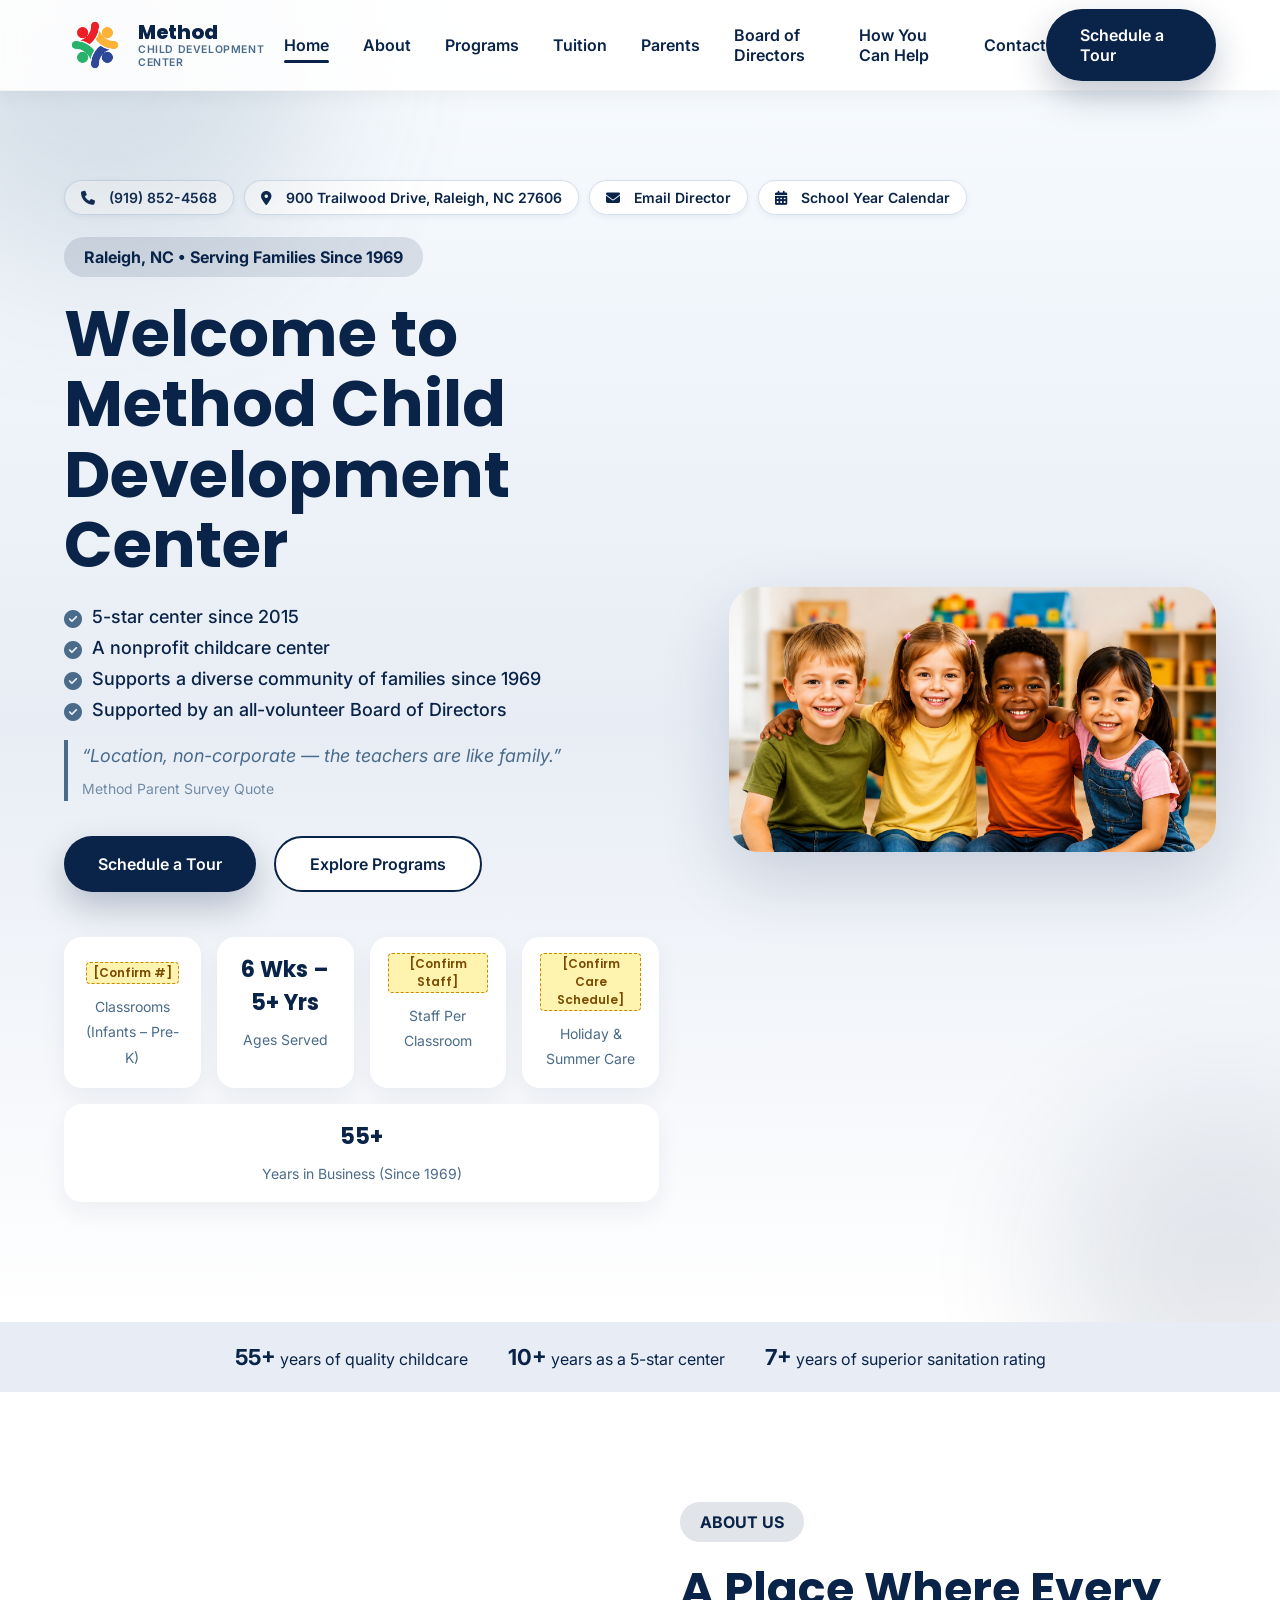
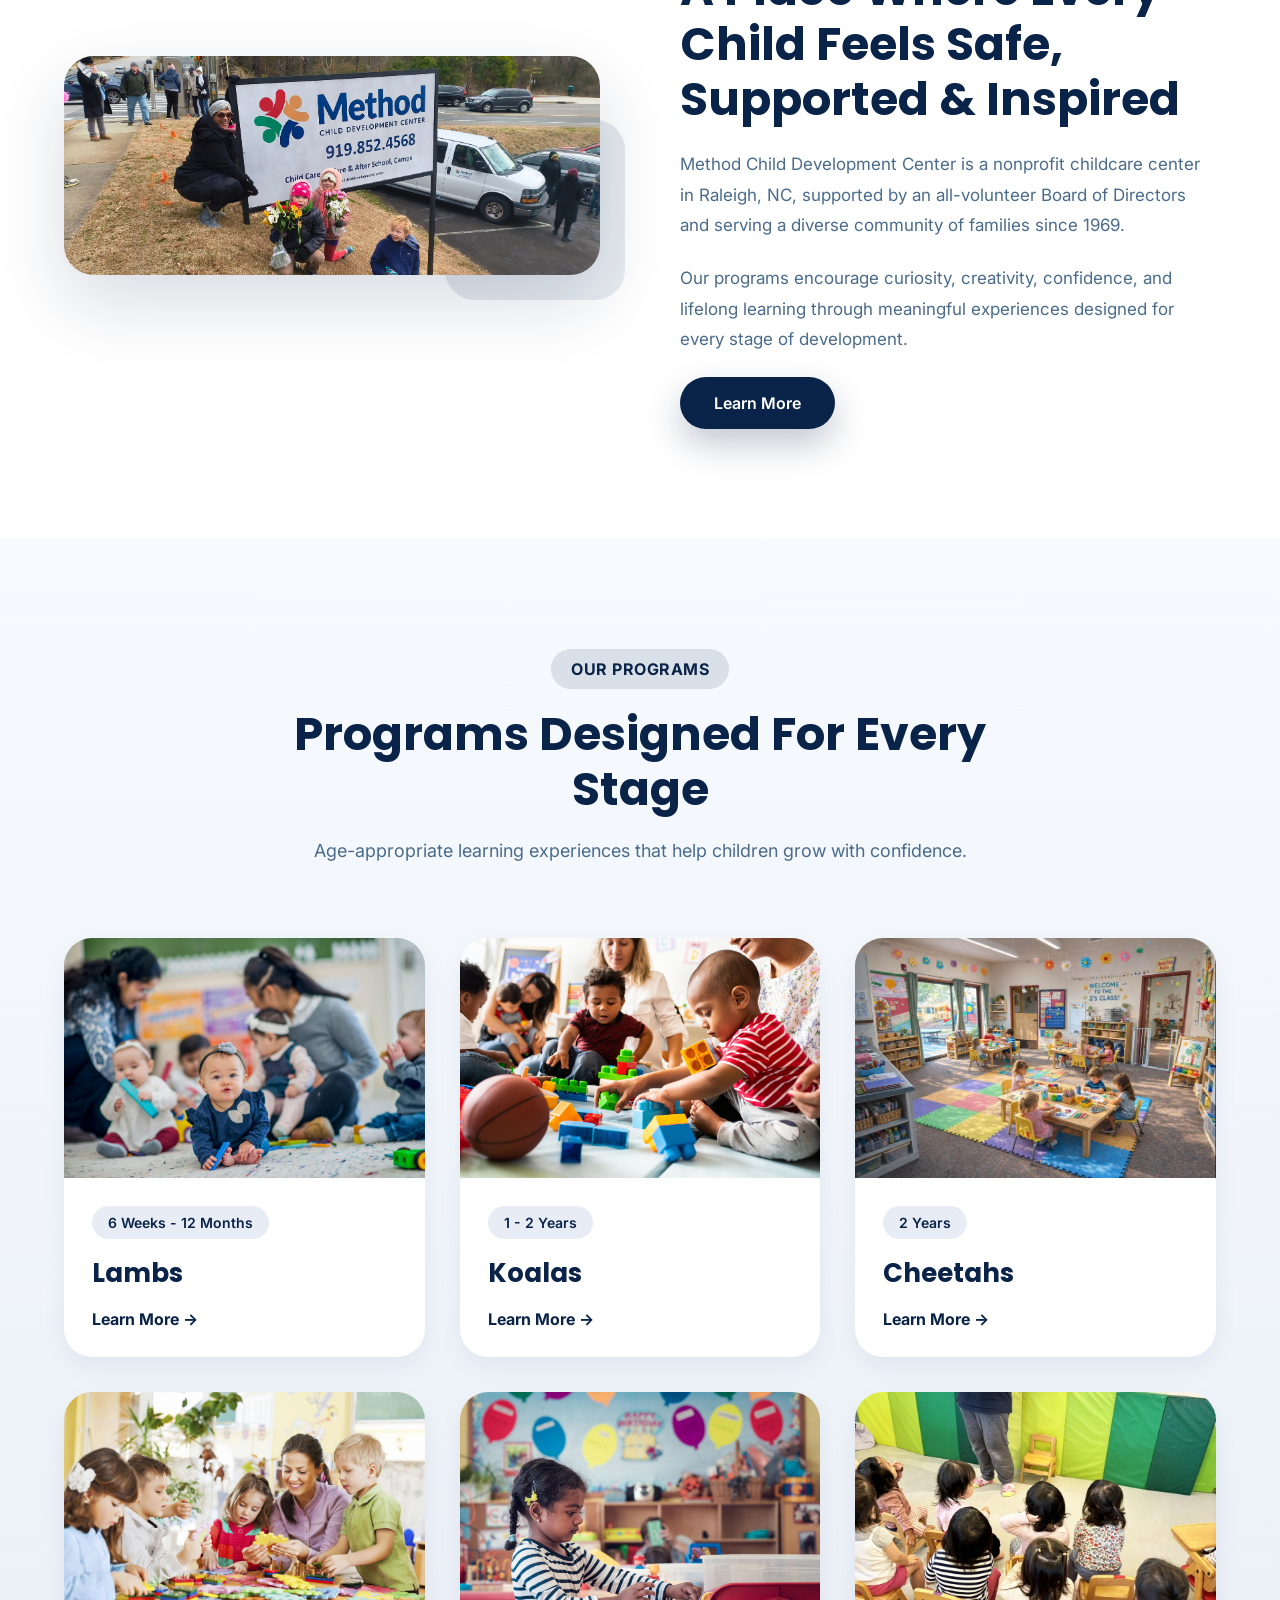
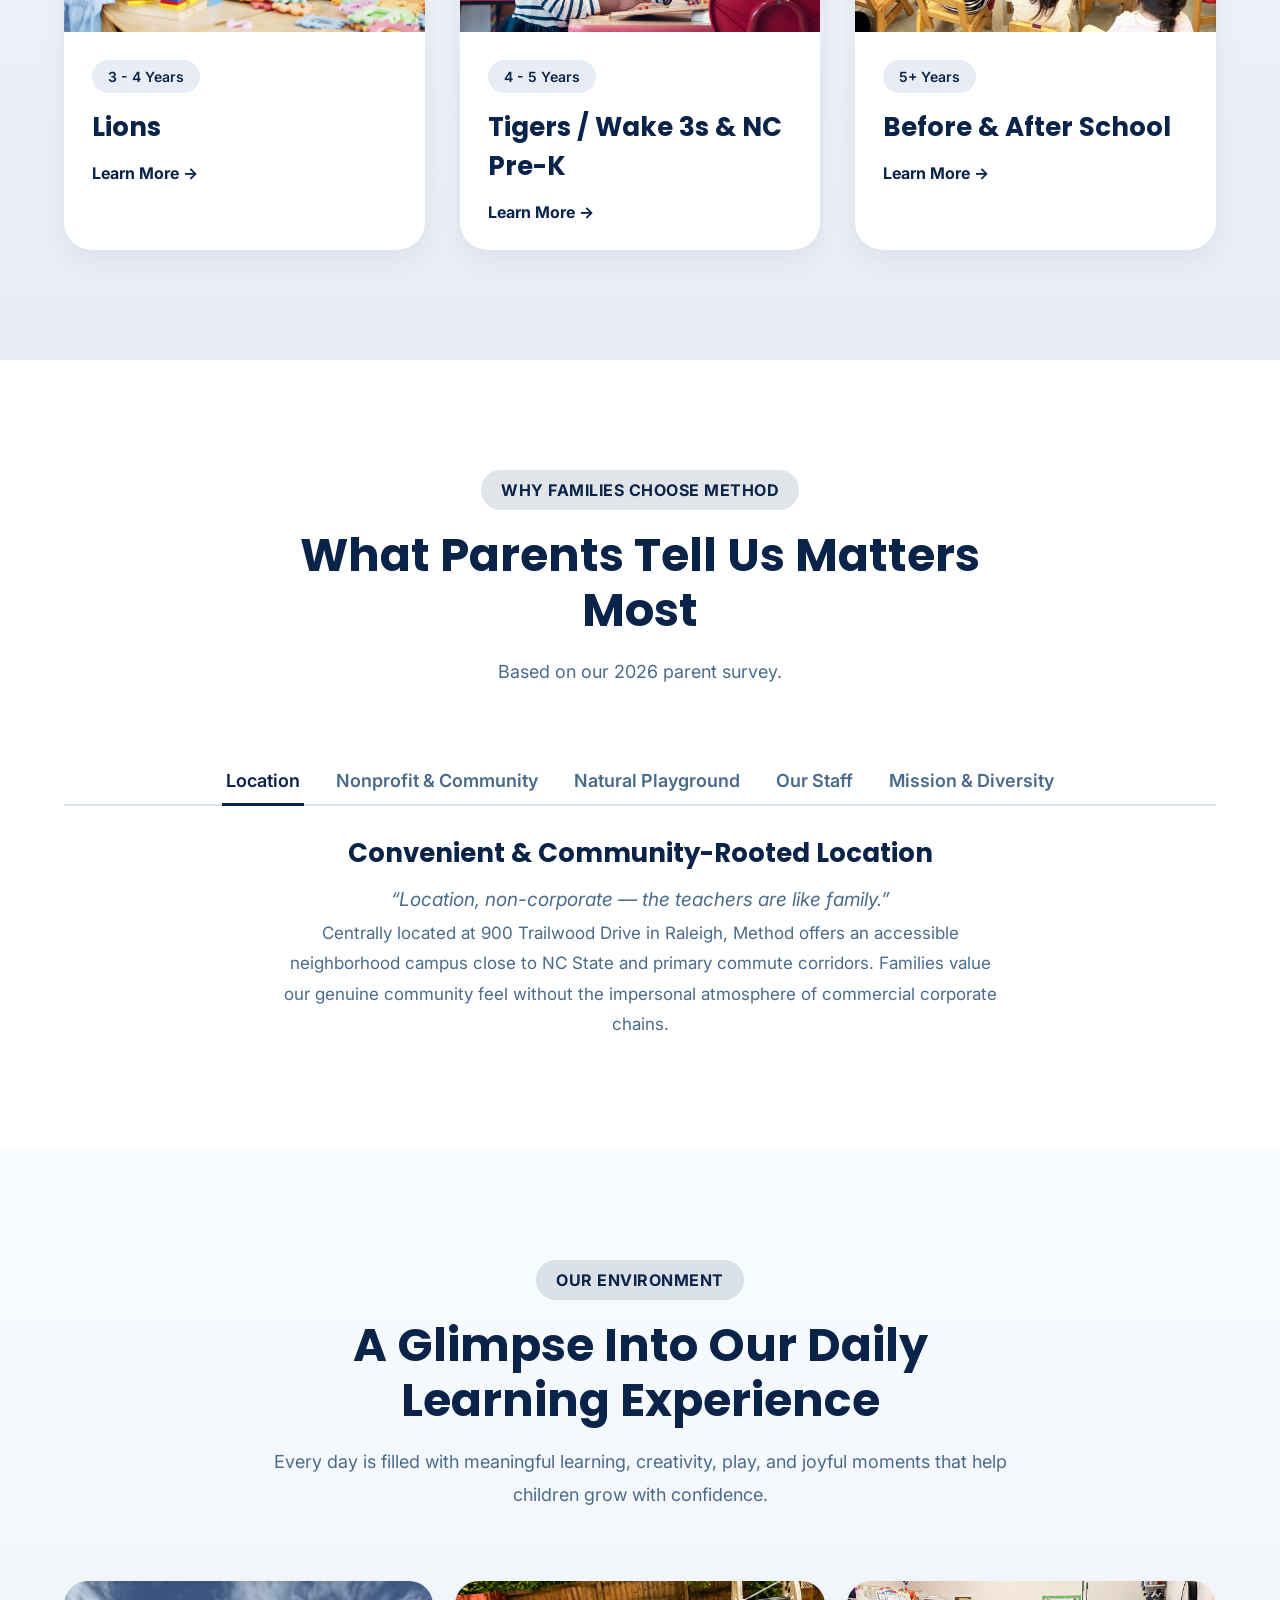
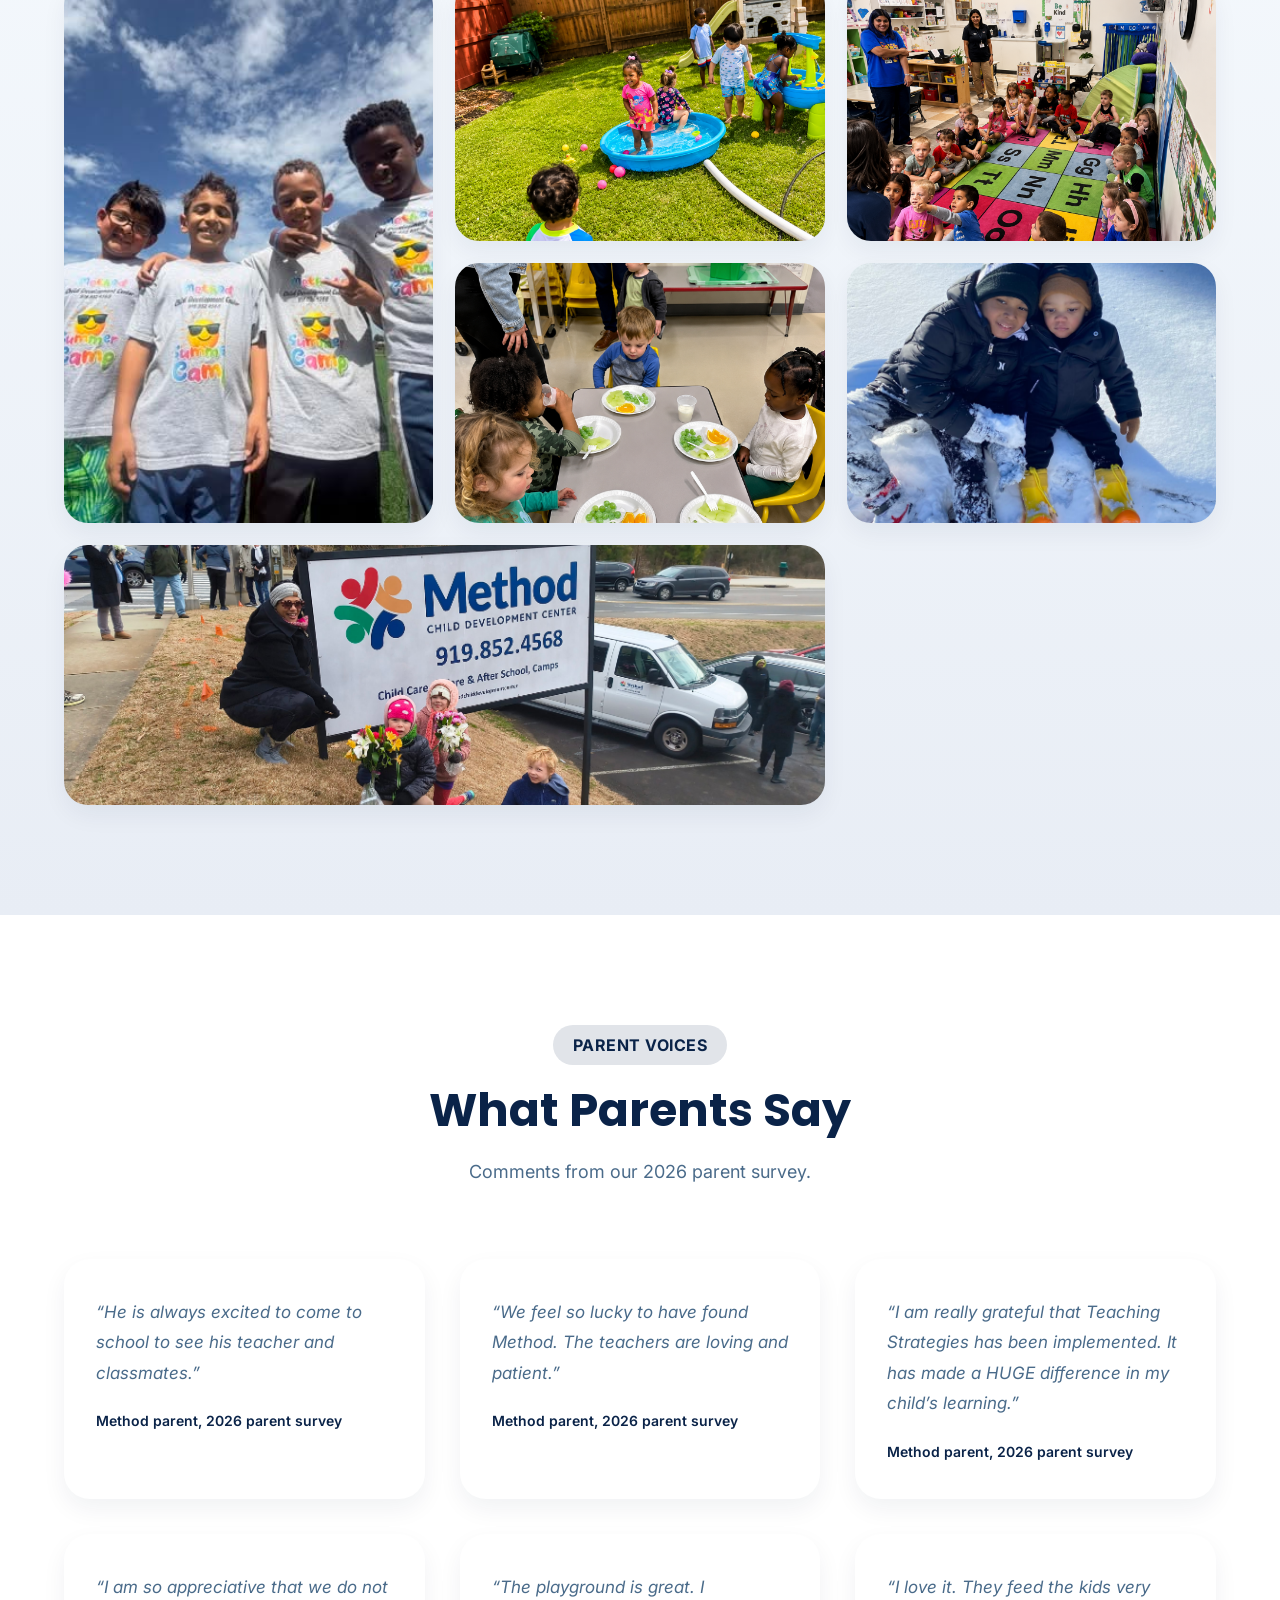
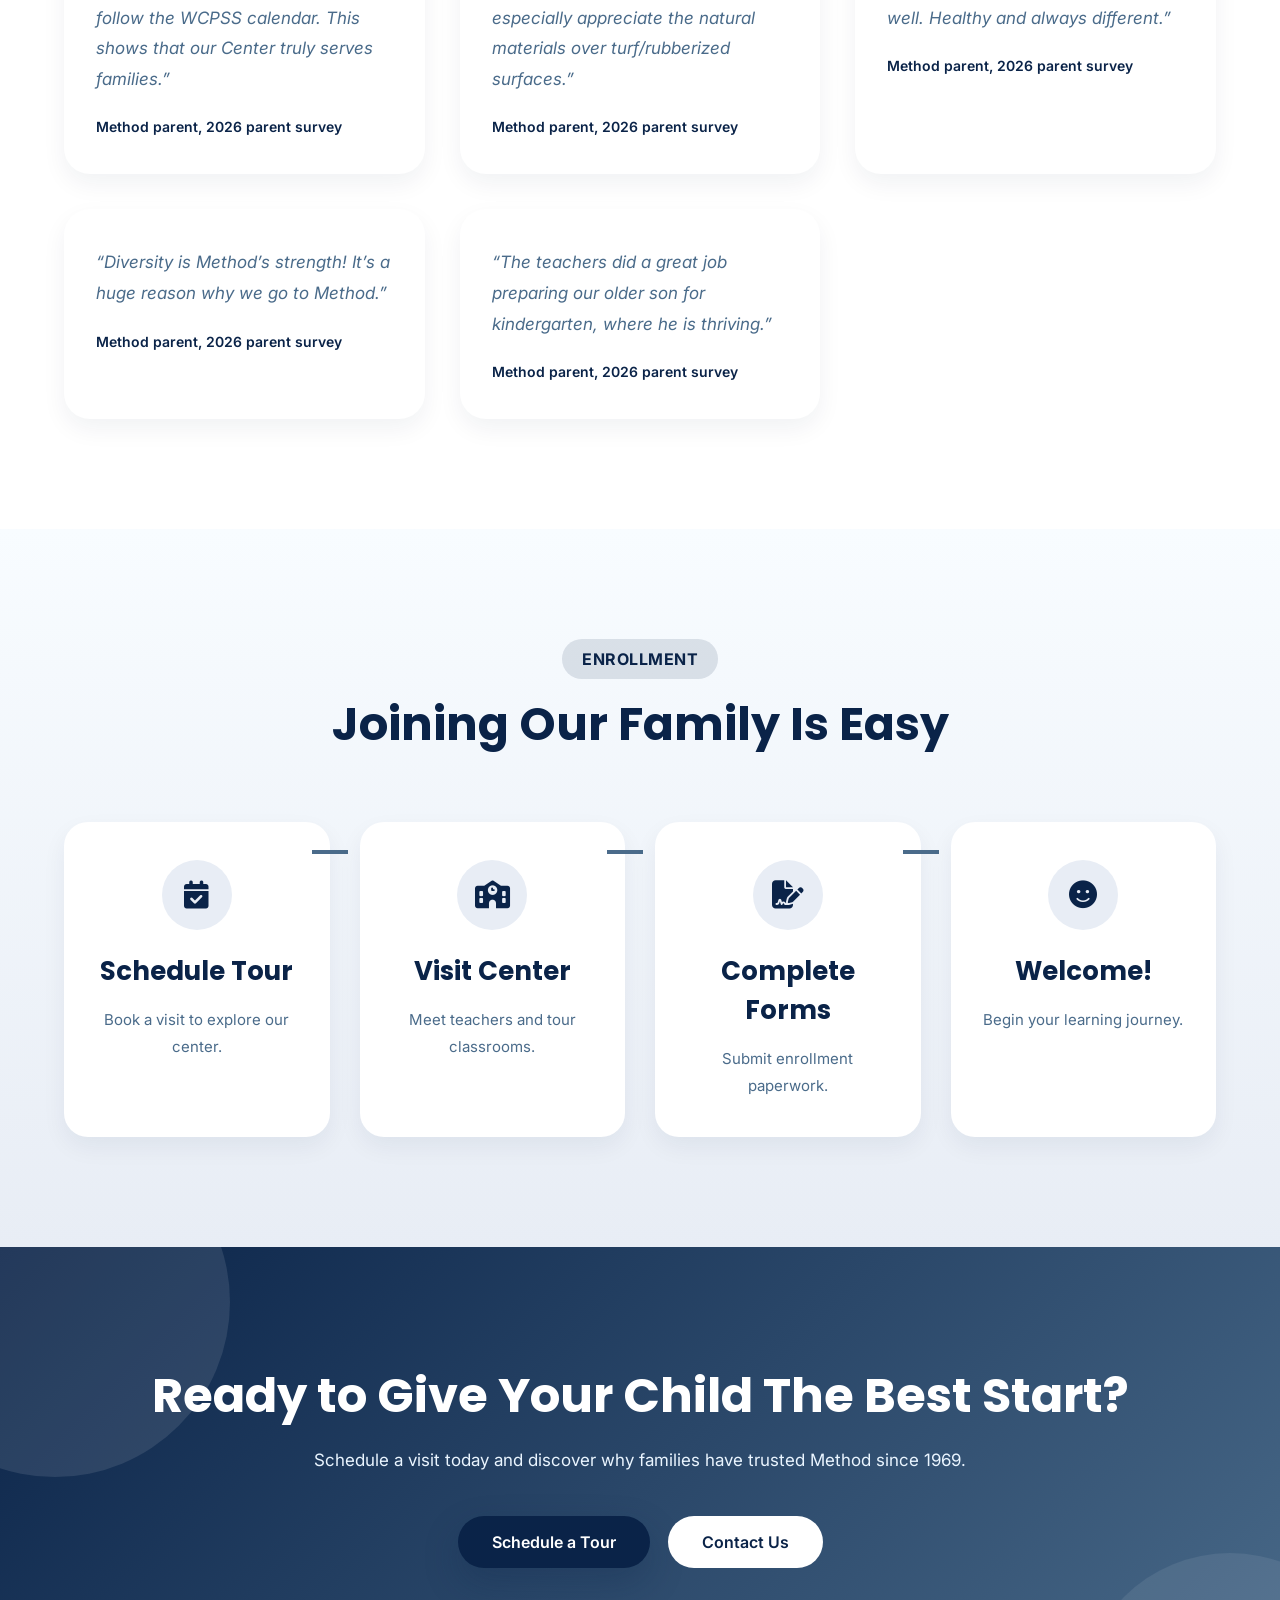
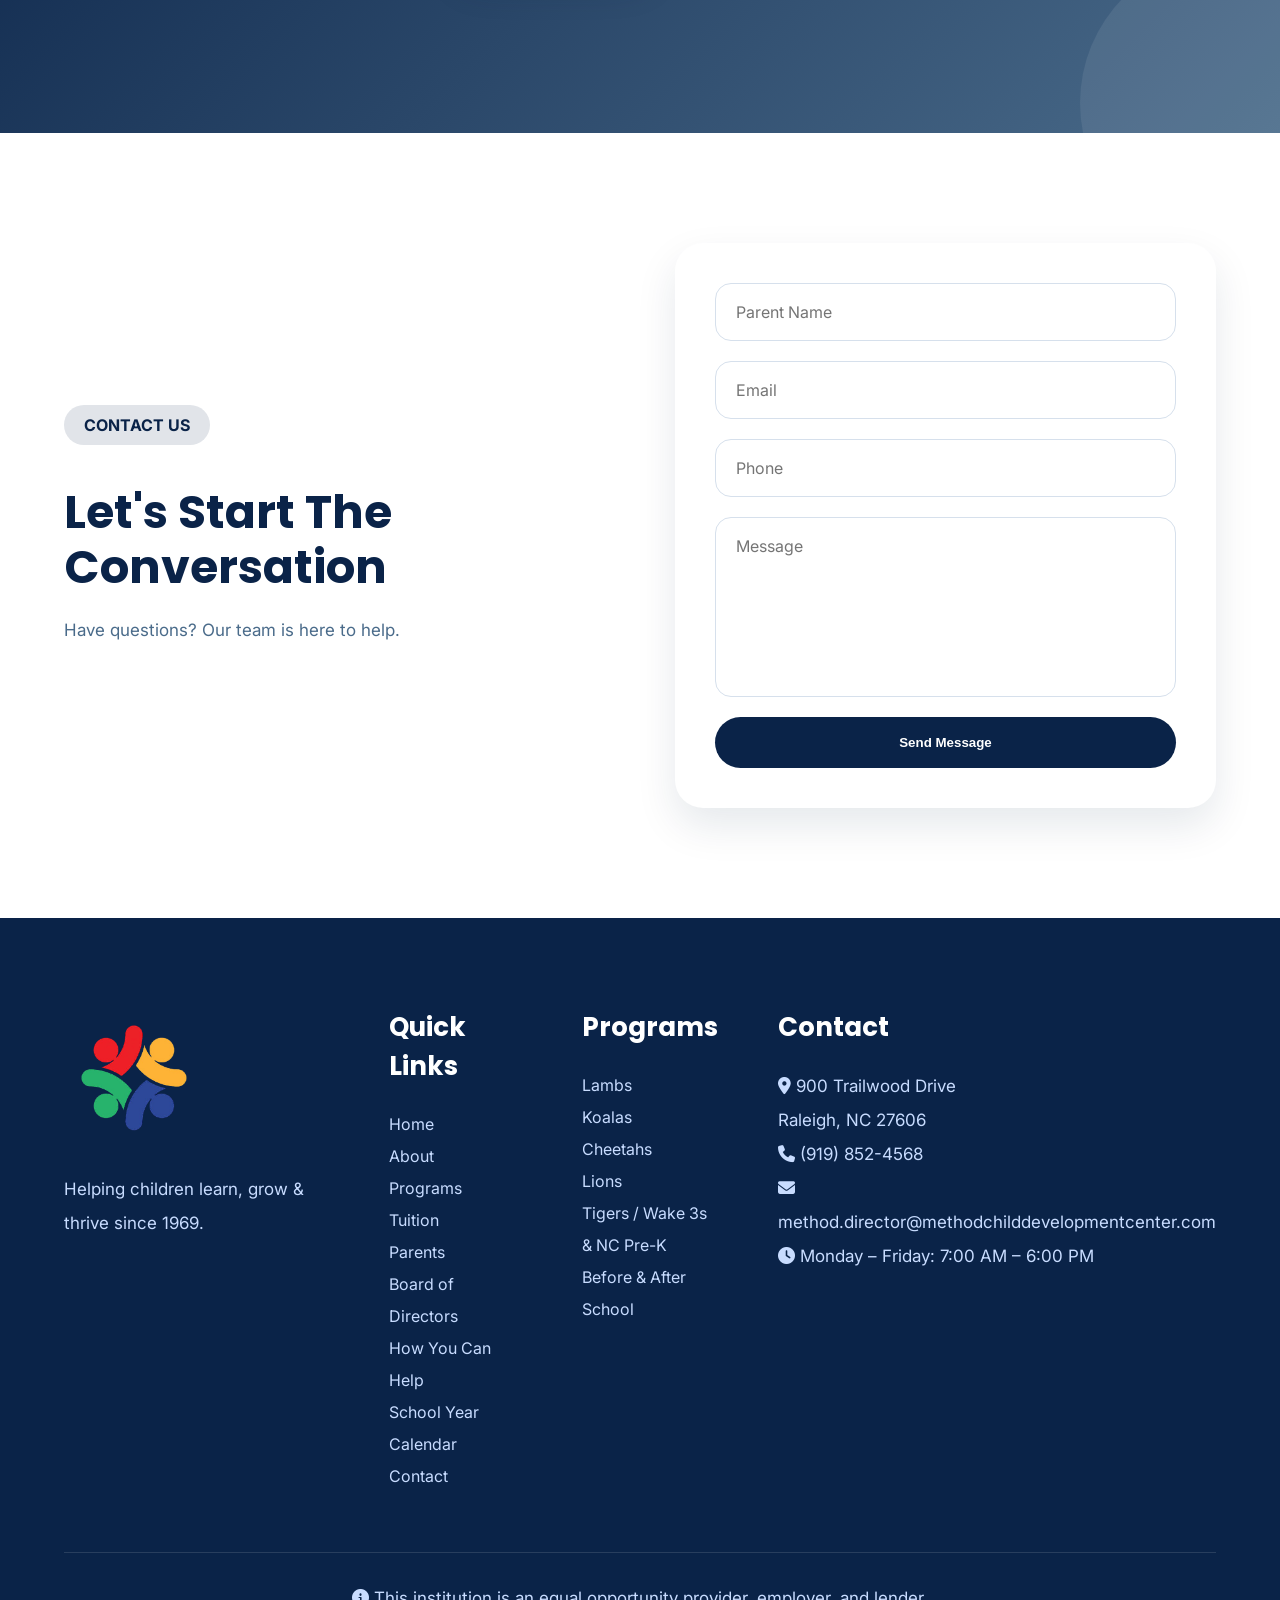
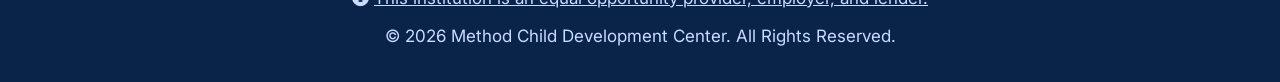
==== commit 95572bdb: "feat: add board member profiles and update program and parent pages with new content and placeholder" ====
--- a/index.html
+++ b/index.html
@@ -10,15 +10,16 @@
   <meta name="description"
     content="Method Child Development Center provides a safe, nurturing, and engaging environment where children learn, grow, and thrive.">
 
-  <meta name="keywords"
-    content="Child Care, Preschool, Daycare, Infant Care, Toddler, Pre-K">
+  <meta name="keywords" content="Child Care, Preschool, Daycare, Infant Care, Toddler, Pre-K">
 
   <meta name="author" content="Method Child Development Center">
 
   <link rel="preconnect" href="https://fonts.googleapis.com">
   <link rel="preconnect" href="https://fonts.gstatic.com" crossorigin>
 
-  <link href="https://fonts.googleapis.com/css2?family=Inter:wght@300;400;500;600;700&family=Poppins:wght@500;600;700;800&display=swap" rel="stylesheet">
+  <link
+    href="https://fonts.googleapis.com/css2?family=Inter:wght@300;400;500;600;700&family=Poppins:wght@500;600;700;800&display=swap"
+    rel="stylesheet">
 
   <link rel="stylesheet" href="https://cdnjs.cloudflare.com/ajax/libs/font-awesome/6.7.2/css/all.min.css">
   <link rel="icon" type="image/png" href="assets/logo.png">
@@ -28,767 +29,782 @@
 
 <body>
 
-<!-- ======================
+  <!-- ======================
         HEADER
 =========================-->
 
-<header class="header">
-
-<div class="container">
-
-<div class="logo">
-
-<a href="index.html" class="logo-link">
-<img src="assets/logo.png" alt="Method Child Development Center">
-<div class="logo-text">
-<span class="logo-title">Method</span>
-<span class="logo-sub">Child Development Center</span>
-</div>
-</a>
-
-</div>
-
-<nav class="navbar">
-
-<ul>
-
-<li><a class="active" href="index.html">Home</a></li>
-
-<li><a href="about.html">About</a></li>
-
-<li><a href="programs.html">Programs</a></li>
-
-<li><a href="tuition.html">Tuition</a></li>
-
-<li><a href="parents.html">Parents</a></li>
-<li><a href="board.html">Board of Directors</a></li>
-
-<li><a href="help.html">How You Can Help</a></li>
-
-<li><a href="contact.html">Contact</a></li>
-
-</ul>
-
-</nav>
-
-<div class="header-btn">
-
-<a href="contact.html" class="btn-primary">
-
-Schedule a Tour
-
-</a>
-
-</div>
-
-<div class="menu-btn">
-
-<i class="fa-solid fa-bars"></i>
-
-</div>
-
-</div>
-
-</header>
-
-<!-- ===========================
+  <header class="header">
+
+    <div class="container">
+
+      <div class="logo">
+
+        <a href="index.html" class="logo-link">
+          <img src="assets/logo.png" alt="Method Child Development Center">
+          <div class="logo-text">
+            <span class="logo-title">Method</span>
+            <span class="logo-sub">Child Development Center</span>
+          </div>
+        </a>
+
+      </div>
+
+      <nav class="navbar">
+
+        <ul>
+
+          <li><a class="active" href="index.html">Home</a></li>
+
+          <li><a href="about.html">About</a></li>
+
+          <li><a href="programs.html">Programs</a></li>
+
+          <li><a href="tuition.html">Tuition</a></li>
+
+          <li><a href="parents.html">Parents</a></li>
+          <li><a href="board.html">Board of Directors</a></li>
+
+          <li><a href="help.html">How You Can Help</a></li>
+
+          <li><a href="contact.html">Contact</a></li>
+
+        </ul>
+
+      </nav>
+
+      <div class="header-btn">
+
+        <a href="contact.html" class="btn-primary">
+
+          Schedule a Tour
+
+        </a>
+
+      </div>
+
+      <div class="menu-btn">
+
+        <i class="fa-solid fa-bars"></i>
+
+      </div>
+
+    </div>
+
+  </header>
+
+  <!-- ===========================
           HERO
 ============================ -->
 
-<section class="hero">
-<div class="container">
-<div class="top-bar quick-contact">
-<div class="container">
-<a href="tel:+19198524568"><i class="fa-solid fa-phone"></i> (919) 852-4568</a>
-<a href="https://www.google.com/maps/search/?api=1&query=900+Trailwood+Drive+Raleigh+NC+27606" target="_blank" rel="noopener"><i class="fa-solid fa-location-dot"></i> 900 Trailwood Drive, Raleigh, NC 27606</a>
-<a href="mailto:method.director@methodchilddevelopmentcenter.com"><i class="fa-solid fa-envelope"></i> Email Director</a>
-<a href="https://www.methodchilddevelopmentcenter.com/calendar" target="_blank" rel="noopener"><i class="fa-solid fa-calendar-days"></i> School Year Calendar</a>
-</div>
-</div>
-
-<div class="hero-content">
-<div class="hero-left">
-<span class="hero-badge">Raleigh, NC &bull; Serving Families Since 1969</span>
-<h1>Welcome to Method Child Development Center</h1>
-<ul class="hero-points">
-<li><i class="fa-solid fa-circle-check"></i> 5-star center since 2015</li>
-<li><i class="fa-solid fa-circle-check"></i> A nonprofit childcare center</li>
-<li><i class="fa-solid fa-circle-check"></i> Supports a diverse community of families since 1969</li>
-<li><i class="fa-solid fa-circle-check"></i> Supported by an all-volunteer Board of Directors</li>
-</ul>
-<p class="hero-quote">&ldquo;Location, non-corporate &mdash; the teachers are like family.&rdquo;<span>Method Parent Survey Quote</span></p>
-<div class="hero-buttons">
-<a href="contact.html" class="btn-primary">Schedule a Tour</a>
-<a href="programs.html" class="btn-secondary">Explore Programs</a>
-</div>
-<div class="hero-stats">
-<div><h3>6</h3><p>Classrooms (Infants &ndash; Pre-K)</p></div>
-<div><h3>6 Wks &ndash; 5+ Yrs</h3><p>Ages Served</p></div>
-<div><h3>5:1 &ndash; 9:1</h3><p>Low Child&ndash;Teacher Ratios</p></div>
-<div><h3>2+</h3><p>Staff Per Classroom</p></div>
-<div><h3>Year-Round</h3><p>Holiday &amp; Summer Care</p></div>
-<div><h3>55+</h3><p>Years in Business (Since 1969)</p></div>
-</div>
-
-</div>
-
-<div class="hero-right">
-<img src="assets/hero-image.png" alt="Happy Children at Method Child Development Center">
-</div>
-</div>
-</div>
-</section>
-
-<section class="credential-strip">
-<div class="container">
-<div><strong>55+</strong> years of quality childcare</div>
-<div><strong>10+</strong> years as a 5-star center</div>
-<div><strong>7+</strong> years of superior sanitation rating</div>
-</div>
-</section>
-
-<!-- ABOUT SECTION STARTS HERE -->
- <!-- ===========================
+  <section class="hero">
+    <div class="container">
+      <div class="top-bar quick-contact">
+        <div class="container">
+          <a href="tel:+19198524568"><i class="fa-solid fa-phone"></i> (919) 852-4568</a>
+          <a href="https://www.google.com/maps/search/?api=1&query=900+Trailwood+Drive+Raleigh+NC+27606" target="_blank"
+            rel="noopener"><i class="fa-solid fa-location-dot"></i> 900 Trailwood Drive, Raleigh, NC 27606</a>
+          <a href="mailto:method.director@methodchilddevelopmentcenter.com"><i class="fa-solid fa-envelope"></i> Email
+            Director</a>
+          <a href="https://www.methodchilddevelopmentcenter.com/calendar" target="_blank" rel="noopener"><i
+              class="fa-solid fa-calendar-days"></i> School Year Calendar</a>
+        </div>
+      </div>
+
+      <div class="hero-content">
+        <div class="hero-left">
+          <span class="hero-badge">Raleigh, NC &bull; Serving Families Since 1969</span>
+          <h1>Welcome to Method Child Development Center</h1>
+          <ul class="hero-points">
+            <li><i class="fa-solid fa-circle-check"></i> 5-star center since 2015</li>
+            <li><i class="fa-solid fa-circle-check"></i> A nonprofit childcare center</li>
+            <li><i class="fa-solid fa-circle-check"></i> Supports a diverse community of families since 1969</li>
+            <li><i class="fa-solid fa-circle-check"></i> Supported by an all-volunteer Board of Directors</li>
+          </ul>
+          <p class="hero-quote">&ldquo;Location, non-corporate &mdash; the teachers are like family.&rdquo;<span>Method
+              Parent Survey Quote</span></p>
+          <div class="hero-buttons">
+            <a href="contact.html" class="btn-primary">Schedule a Tour</a>
+            <a href="programs.html" class="btn-secondary">Explore Programs</a>
+          </div>
+          <div class="hero-stats">
+            <div><h3><span class="placeholder">[Confirm #]</span></h3><p>Classrooms (Infants &ndash; Pre-K)</p></div>
+            <div><h3>6 Wks &ndash; 5+ Yrs</h3><p>Ages Served</p></div>
+            <div><h3><span class="placeholder">[Confirm Staff]</span></h3><p>Staff Per Classroom</p></div>
+            <div><h3><span class="placeholder">[Confirm Care Schedule]</span></h3><p>Holiday &amp; Summer Care</p></div>
+            <div><h3>55+</h3><p>Years in Business (Since 1969)</p></div>
+          </div>
+
+        </div>
+
+        <div class="hero-right">
+          <img src="assets/hero-image.png" alt="Happy Children at Method Child Development Center">
+        </div>
+      </div>
+    </div>
+  </section>
+
+  <section class="credential-strip">
+    <div class="container">
+      <div><strong>55+</strong> years of quality childcare</div>
+      <div><strong>10+</strong> years as a 5-star center</div>
+      <div><strong>7+</strong> years of superior sanitation rating</div>
+    </div>
+  </section>
+
+  <!-- ABOUT SECTION STARTS HERE -->
+  <!-- ===========================
         ABOUT US
 ============================ -->
 
-<section class="about">
-
-<div class="container">
-
-<div class="about-grid">
-
-<div class="about-image">
-
-<img src="assets/g6.jpg" alt="Method Child Development Center sign and students">
-
-</div>
-
-<div class="about-content">
-
-<span class="section-tag">
-ABOUT US
-</span>
-
-<h2>
-A Place Where Every Child Feels Safe, Supported & Inspired
-</h2>
-
-<p>
-Method Child Development Center is a nonprofit childcare center in Raleigh, NC, supported by an all-volunteer Board of Directors and serving a diverse community of families since 1969.
-</p>
-
-<p>
-Our programs encourage curiosity, creativity, confidence, and lifelong learning through meaningful experiences designed for every stage of development.
-</p>
-
-<a href="about.html" class="btn-primary">
-Learn More
-</a>
-
-</div>
-
-</div>
-
-</div>
-
-</section>
-
-<!-- ===========================
+  <section class="about">
+
+    <div class="container">
+
+      <div class="about-grid">
+
+        <div class="about-image">
+
+          <img src="assets/g6.jpg" alt="Method Child Development Center sign and students">
+
+        </div>
+
+        <div class="about-content">
+
+          <span class="section-tag">
+            ABOUT US
+          </span>
+
+          <h2>
+            A Place Where Every Child Feels Safe, Supported & Inspired
+          </h2>
+
+          <p>
+            Method Child Development Center is a nonprofit childcare center in Raleigh, NC, supported by an
+            all-volunteer Board of Directors and serving a diverse community of families since 1969.
+          </p>
+
+          <p>
+            Our programs encourage curiosity, creativity, confidence, and lifelong learning through meaningful
+            experiences designed for every stage of development.
+          </p>
+
+          <a href="about.html" class="btn-primary">
+            Learn More
+          </a>
+
+        </div>
+
+      </div>
+
+    </div>
+
+  </section>
+
+  <!-- ===========================
         PROGRAMS
 ============================ -->
 
-<section class="home-programs">
-
-<div class="container">
-
-<div class="section-heading">
-
-<span>OUR PROGRAMS</span>
-
-<h2>
-Programs Designed For Every Stage
-</h2>
-
-<p>
-Age-appropriate learning experiences that help children grow with confidence.
-</p>
-
-</div>
-
-<div class="program-grid">
-
-<div class="program-card">
-
-<img src="assets/Lambs.jpg">
-
-<div class="program-content">
-
-<span>6 Weeks - 12 Months</span>
-
-<h3>Lambs</h3>
-
-<a href="programs.html">
-Learn More →
-</a>
-
-</div>
-
-</div>
-
-<div class="program-card">
-
-<img src="assets/Koalas.jpg">
-
-<div class="program-content">
-
-<span>1 - 2 Years</span>
-
-<h3>Koalas</h3>
-
-<a href="programs.html">
-Learn More →
-</a>
-
-</div>
-
-</div>
-
-<div class="program-card">
-
-<img src="assets/Cheetahs.jpg">
-
-<div class="program-content">
-
-<span>2 Years</span>
-
-<h3>Cheetahs</h3>
-
-<a href="programs.html">
-Learn More →
-</a>
-
-</div>
-
-</div>
-
-<div class="program-card">
-
-<img src="assets/Lions.jpg">
-
-<div class="program-content">
-
-<span>3 - 4 Years</span>
-
-<h3>Lions</h3>
-
-<a href="programs.html">
-Learn More →
-</a>
-
-</div>
-
-</div>
-
-<div class="program-card">
-
-<img src="assets/Tigers Wake 3s & NC Pre-K.jpg">
-
-<div class="program-content">
-
-<span>4 - 5 Years</span>
-
-<h3>Tigers / Wake 3s & NC Pre-K</h3>
-
-<a href="programs.html">
-Learn More →
-</a>
-
-</div>
-
-</div>
-
-<div class="program-card">
-
-<img src="assets/Before & After School.jpg">
-
-<div class="program-content">
-
-<span>5+ Years</span>
-
-<h3>Before & After School</h3>
-
-<a href="programs.html">
-Learn More →
-</a>
-
-</div>
-
-</div>
-
-</div>
-
-</div>
-
-</section>
-
-<!-- ===========================
+  <section class="home-programs">
+
+    <div class="container">
+
+      <div class="section-heading">
+
+        <span>OUR PROGRAMS</span>
+
+        <h2>
+          Programs Designed For Every Stage
+        </h2>
+
+        <p>
+          Age-appropriate learning experiences that help children grow with confidence.
+        </p>
+
+      </div>
+
+      <div class="program-grid">
+
+        <div class="program-card">
+
+          <img src="assets/Lambs.jpg">
+
+          <div class="program-content">
+
+            <span>6 Weeks - 12 Months</span>
+
+            <h3>Lambs</h3>
+
+            <a href="programs.html">
+              Learn More →
+            </a>
+
+          </div>
+
+        </div>
+
+        <div class="program-card">
+
+          <img src="assets/Koalas.jpg">
+
+          <div class="program-content">
+
+            <span>1 - 2 Years</span>
+
+            <h3>Koalas</h3>
+
+            <a href="programs.html">
+              Learn More →
+            </a>
+
+          </div>
+
+        </div>
+
+        <div class="program-card">
+
+          <img src="assets/Cheetahs.jpg">
+
+          <div class="program-content">
+
+            <span>2 Years</span>
+
+            <h3>Cheetahs</h3>
+
+            <a href="programs.html">
+              Learn More →
+            </a>
+
+          </div>
+
+        </div>
+
+        <div class="program-card">
+
+          <img src="assets/Lions.jpg">
+
+          <div class="program-content">
+
+            <span>3 - 4 Years</span>
+
+            <h3>Lions</h3>
+
+            <a href="programs.html">
+              Learn More →
+            </a>
+
+          </div>
+
+        </div>
+
+        <div class="program-card">
+
+          <img src="assets/Tigers Wake 3s & NC Pre-K.jpg">
+
+          <div class="program-content">
+
+            <span>4 - 5 Years</span>
+
+            <h3>Tigers / Wake 3s & NC Pre-K</h3>
+
+            <a href="programs.html">
+              Learn More →
+            </a>
+
+          </div>
+
+        </div>
+
+        <div class="program-card">
+
+          <img src="assets/Before & After School.jpg">
+
+          <div class="program-content">
+
+            <span>5+ Years</span>
+
+            <h3>Before & After School</h3>
+
+            <a href="programs.html">
+              Learn More →
+            </a>
+
+          </div>
+
+        </div>
+
+      </div>
+
+    </div>
+
+  </section>
+
+  <!-- ===========================
       WHY CHOOSE US
 ============================ -->
 
-<section class="why-us">
-<div class="container">
-<div class="section-heading">
-<span>WHY FAMILIES CHOOSE METHOD</span>
-<h2>What Parents Tell Us Matters Most</h2>
-<p>Based on our 2026 parent survey.</p>
-</div>
-<div class="why-tabs" role="tablist">
-<button class="why-tab active" role="tab" data-tab="location">Location</button>
-<button class="why-tab" role="tab" data-tab="community">Nonprofit &amp; Community</button>
-<button class="why-tab" role="tab" data-tab="playground">Natural Playground</button>
-<button class="why-tab" role="tab" data-tab="staff">Our Staff</button>
-<button class="why-tab" role="tab" data-tab="mission">Mission &amp; Diversity</button>
-</div>
-<div class="why-panels">
-<div class="why-panel active" id="tab-location">
-<h3>Convenient &amp; Community-Rooted Location</h3>
-<p class="why-quote">&ldquo;Location, non-corporate &mdash; the teachers are like family.&rdquo;</p>
-<p>Centrally located at 900 Trailwood Drive in Raleigh, Method offers an accessible neighborhood campus close to NC State and primary commute corridors. Families value our genuine community feel without the impersonal atmosphere of commercial corporate chains.</p>
-</div>
-<div class="why-panel" id="tab-community">
-<h3>Nonprofit Care &amp; Community First</h3>
-<p>Method is a nonprofit childcare center founded in 1969 and guided by an all-volunteer Board of Directors. We operate year-round to support working families without public school schedule gaps.</p>
-<p class="why-quote">&ldquo;I am so appreciative that we do not follow the WCPSS calendar. This shows that our Center truly serves families.&rdquo;</p>
-</div>
-<div class="why-panel" id="tab-playground">
-<h3>Certified Natural Learning Playground</h3>
-<p class="why-quote">&ldquo;The playground is great. I especially appreciate the natural materials over turf/rubberized surfaces.&rdquo;</p>
-<p>Partnered with the Natural Learning Initiative, our outdoor environment features real trees, grass, sensory gardens, pathways, and natural play materials that encourage exploration and physical confidence.</p>
-</div>
-<div class="why-panel" id="tab-staff">
-<h3>Dedicated &amp; Loving Staff</h3>
-<p class="why-quote">&ldquo;We feel so lucky to have found Method. The teachers are loving and patient.&rdquo;</p>
-<p class="why-quote">&ldquo;He is always excited to come to school to see his teacher and classmates.&rdquo;</p>
-<p>With low student-to-teacher ratios (5:1 to 9:1) and experienced educators, children receive individualized care and daily kindergarten readiness in a warm, family-like environment.</p>
-</div>
-<div class="why-panel" id="tab-mission">
-<h3>Celebrated Diversity &amp; Mission</h3>
-<p>Since 1969, Method has welcomed and supported families from diverse cultures, languages, and backgrounds, creating a nurturing community where every child belongs.</p>
-<p class="why-quote">&ldquo;Diversity is Method&rsquo;s strength! It&rsquo;s a huge reason why we go to Method.&rdquo;</p>
-</div>
-</div>
-</div>
-</section>
-<script>
-document.querySelectorAll('.why-tab').forEach(function(t){
-  t.addEventListener('click',function(){
-    document.querySelectorAll('.why-tab').forEach(function(x){x.classList.remove('active')});
-    document.querySelectorAll('.why-panel').forEach(function(x){x.classList.remove('active')});
-    t.classList.add('active');
-    document.getElementById('tab-'+t.dataset.tab).classList.add('active');
-  });
-});
-</script>
-
-<!-- NEXT:
+  <section class="why-us">
+    <div class="container">
+      <div class="section-heading">
+        <span>WHY FAMILIES CHOOSE METHOD</span>
+        <h2>What Parents Tell Us Matters Most</h2>
+        <p>Based on our 2026 parent survey.</p>
+      </div>
+      <div class="why-tabs" role="tablist">
+        <button class="why-tab active" role="tab" data-tab="location">Location</button>
+        <button class="why-tab" role="tab" data-tab="community">Nonprofit &amp; Community</button>
+        <button class="why-tab" role="tab" data-tab="playground">Natural Playground</button>
+        <button class="why-tab" role="tab" data-tab="staff">Our Staff</button>
+        <button class="why-tab" role="tab" data-tab="mission">Mission &amp; Diversity</button>
+      </div>
+      <div class="why-panels">
+        <div class="why-panel active" id="tab-location">
+          <h3>Convenient &amp; Community-Rooted Location</h3>
+          <p class="why-quote">&ldquo;Location, non-corporate &mdash; the teachers are like family.&rdquo;</p>
+          <p>Centrally located at 900 Trailwood Drive in Raleigh, Method offers an accessible neighborhood campus close
+            to NC State and primary commute corridors. Families value our genuine community feel without the impersonal
+            atmosphere of commercial corporate chains.</p>
+        </div>
+        <div class="why-panel" id="tab-community">
+          <h3>Nonprofit Care &amp; Community First</h3>
+          <p>Method is a nonprofit childcare center founded in 1969 and guided by an all-volunteer Board of Directors.
+            We operate year-round to support working families without public school schedule gaps.</p>
+          <p class="why-quote">&ldquo;I am so appreciative that we do not follow the WCPSS calendar. This shows that our
+            Center truly serves families.&rdquo;</p>
+        </div>
+        <div class="why-panel" id="tab-playground">
+          <h3>Certified Natural Learning Playground</h3>
+          <p class="why-quote">&ldquo;The playground is great. I especially appreciate the natural materials over
+            turf/rubberized surfaces.&rdquo;</p>
+          <p>Partnered with the Natural Learning Initiative, our outdoor environment features real trees, grass, sensory
+            gardens, pathways, and natural play materials that encourage exploration and physical confidence.</p>
+        </div>
+        <div class="why-panel" id="tab-staff">
+          <h3>Dedicated &amp; Loving Staff</h3>
+          <p class="why-quote">&ldquo;We feel so lucky to have found Method. The teachers are loving and patient.&rdquo;
+          </p>
+          <p class="why-quote">&ldquo;He is always excited to come to school to see his teacher and classmates.&rdquo;
+          </p>
+          <p>With experienced educators <span class="placeholder">[Ratios to be confirmed by client]</span>, children receive individualized
+            care and daily kindergarten readiness in a warm, family-like environment.</p>
+        </div>
+        <div class="why-panel" id="tab-mission">
+          <h3>Celebrated Diversity &amp; Mission</h3>
+          <p>Since 1969, Method has welcomed and supported families from diverse cultures, languages, and backgrounds,
+            creating a nurturing community where every child belongs.</p>
+          <p class="why-quote">&ldquo;Diversity is Method&rsquo;s strength! It&rsquo;s a huge reason why we go to
+            Method.&rdquo;</p>
+        </div>
+      </div>
+    </div>
+  </section>
+  <script>
+    document.querySelectorAll('.why-tab').forEach(function (t) {
+      t.addEventListener('click', function () {
+        document.querySelectorAll('.why-tab').forEach(function (x) { x.classList.remove('active') });
+        document.querySelectorAll('.why-panel').forEach(function (x) { x.classList.remove('active') });
+        t.classList.add('active');
+        document.getElementById('tab-' + t.dataset.tab).classList.add('active');
+      });
+    });
+  </script>
+
+  <!-- NEXT:
 Learning Environment -->
-<!-- ===========================
+  <!-- ===========================
       LEARNING ENVIRONMENT
 ============================ -->
 
-<section class="learning-environment">
-
-<div class="container">
-
-<div class="section-heading">
-
-<span>OUR ENVIRONMENT</span>
-
-<h2>A Glimpse Into Our Daily Learning Experience</h2>
-
-<p>
-Every day is filled with meaningful learning, creativity,
-play, and joyful moments that help children grow with confidence.
-</p>
-
-</div>
-
-<div class="gallery">
-
-<div class="gallery-item large">
-<img src="assets/g1.jpg" alt="">
-</div>
-
-<div class="gallery-item">
-<img src="assets/g2.png" alt="">
-</div>
-
-<div class="gallery-item">
-<img src="assets/g3.png" alt="">
-</div>
-
-<div class="gallery-item">
-<img src="assets/g4.png" alt="">
-</div>
-
-<div class="gallery-item">
-<img src="assets/g5.jpg" alt="">
-</div>
-
-<div class="gallery-item wide">
-<img src="assets/g6.jpg" alt="">
-</div>
-
-</div>
-
-</div>
-
-</section>
-
-<!-- ===========================
+  <section class="learning-environment">
+
+    <div class="container">
+
+      <div class="section-heading">
+
+        <span>OUR ENVIRONMENT</span>
+
+        <h2>A Glimpse Into Our Daily Learning Experience</h2>
+
+        <p>
+          Every day is filled with meaningful learning, creativity,
+          play, and joyful moments that help children grow with confidence.
+        </p>
+
+      </div>
+
+      <div class="gallery">
+
+        <div class="gallery-item large">
+          <img src="assets/g1.jpg" alt="">
+        </div>
+
+        <div class="gallery-item">
+          <img src="assets/g2.png" alt="">
+        </div>
+
+        <div class="gallery-item">
+          <img src="assets/g3.png" alt="">
+        </div>
+
+        <div class="gallery-item">
+          <img src="assets/g4.png" alt="">
+        </div>
+
+        <div class="gallery-item">
+          <img src="assets/g5.jpg" alt="">
+        </div>
+
+        <div class="gallery-item wide">
+          <img src="assets/g6.jpg" alt="">
+        </div>
+
+      </div>
+
+    </div>
+
+  </section>
+
+  <!-- ===========================
       TESTIMONIALS
 ============================ -->
 
-<section class="testimonials">
-<div class="container">
-<div class="section-heading">
-<span>PARENT VOICES</span>
-<h2>What Parents Say</h2>
-<p>Comments from our 2026 parent survey.</p>
-</div>
-<div class="testimonial-grid">
-<div class="testimonial-card">
-<p>&ldquo;He is always excited to come to school to see his teacher and classmates.&rdquo;</p>
-<span>Method parent, 2026 parent survey</span>
-</div>
-<div class="testimonial-card">
-<p>&ldquo;We feel so lucky to have found Method. The teachers are loving and patient.&rdquo;</p>
-<span>Method parent, 2026 parent survey</span>
-</div>
-<div class="testimonial-card">
-<p>&ldquo;I am really grateful that Teaching Strategies has been implemented. It has made a HUGE difference in my child&rsquo;s learning.&rdquo;</p>
-<span>Method parent, 2026 parent survey</span>
-</div>
-<div class="testimonial-card">
-<p>&ldquo;I am so appreciative that we do not follow the WCPSS calendar. This shows that our Center truly serves families.&rdquo;</p>
-<span>Method parent, 2026 parent survey</span>
-</div>
-<div class="testimonial-card">
-<p>&ldquo;The playground is great. I especially appreciate the natural materials over turf/rubberized surfaces.&rdquo;</p>
-<span>Method parent, 2026 parent survey</span>
-</div>
-<div class="testimonial-card">
-<p>&ldquo;I love it. They feed the kids very well. Healthy and always different.&rdquo;</p>
-<span>Method parent, 2026 parent survey</span>
-</div>
-<div class="testimonial-card">
-<p>&ldquo;Diversity is Method&rsquo;s strength! It&rsquo;s a huge reason why we go to Method.&rdquo;</p>
-<span>Method parent, 2026 parent survey</span>
-</div>
-<div class="testimonial-card">
-<p>&ldquo;The teachers did a great job preparing our older son for kindergarten, where he is thriving.&rdquo;</p>
-<span>Method parent, 2026 parent survey</span>
-</div>
-</div>
-</div>
-</section>
-
-<!-- ===========================
+  <section class="testimonials">
+    <div class="container">
+      <div class="section-heading">
+        <span>PARENT VOICES</span>
+        <h2>What Parents Say</h2>
+        <p>Comments from our 2026 parent survey.</p>
+      </div>
+      <div class="testimonial-grid">
+        <div class="testimonial-card">
+          <p>&ldquo;He is always excited to come to school to see his teacher and classmates.&rdquo;</p>
+          <span>Method parent, 2026 parent survey</span>
+        </div>
+        <div class="testimonial-card">
+          <p>&ldquo;We feel so lucky to have found Method. The teachers are loving and patient.&rdquo;</p>
+          <span>Method parent, 2026 parent survey</span>
+        </div>
+        <div class="testimonial-card">
+          <p>&ldquo;I am really grateful that Teaching Strategies has been implemented. It has made a HUGE difference in
+            my child&rsquo;s learning.&rdquo;</p>
+          <span>Method parent, 2026 parent survey</span>
+        </div>
+        <div class="testimonial-card">
+          <p>&ldquo;I am so appreciative that we do not follow the WCPSS calendar. This shows that our Center truly
+            serves families.&rdquo;</p>
+          <span>Method parent, 2026 parent survey</span>
+        </div>
+        <div class="testimonial-card">
+          <p>&ldquo;The playground is great. I especially appreciate the natural materials over turf/rubberized
+            surfaces.&rdquo;</p>
+          <span>Method parent, 2026 parent survey</span>
+        </div>
+        <div class="testimonial-card">
+          <p>&ldquo;I love it. They feed the kids very well. Healthy and always different.&rdquo;</p>
+          <span>Method parent, 2026 parent survey</span>
+        </div>
+        <div class="testimonial-card">
+          <p>&ldquo;Diversity is Method&rsquo;s strength! It&rsquo;s a huge reason why we go to Method.&rdquo;</p>
+          <span>Method parent, 2026 parent survey</span>
+        </div>
+        <div class="testimonial-card">
+          <p>&ldquo;The teachers did a great job preparing our older son for kindergarten, where he is thriving.&rdquo;
+          </p>
+          <span>Method parent, 2026 parent survey</span>
+        </div>
+      </div>
+    </div>
+  </section>
+
+  <!-- ===========================
       ENROLLMENT
 ============================ -->
 
-<section class="enrollment">
-
-<div class="container">
-
-<div class="section-heading">
-
-<span>ENROLLMENT</span>
-
-<h2>Joining Our Family Is Easy</h2>
-
-</div>
-
-<div class="steps">
-
-<div class="step">
-
-<div class="step-icon"><i class="fa-solid fa-calendar-check"></i></div>
-
-<h3>Schedule Tour</h3>
-
-<p>
-Book a visit to explore our center.
-</p>
-
-</div>
-
-<div class="step">
-
-<div class="step-icon"><i class="fa-solid fa-school"></i></div>
-
-<h3>Visit Center</h3>
-
-<p>
-Meet teachers and tour classrooms.
-</p>
-
-</div>
-
-<div class="step">
-
-<div class="step-icon"><i class="fa-solid fa-file-signature"></i></div>
-
-<h3>Complete Forms</h3>
-
-<p>
-Submit enrollment paperwork.
-</p>
-
-</div>
-
-<div class="step">
-
-<div class="step-icon"><i class="fa-solid fa-face-smile"></i></div>
-
-<h3>Welcome!</h3>
-
-<p>
-Begin your learning journey.
-</p>
-
-</div>
-
-</div>
-
-</div>
-
-</section>
-
-<!-- ===========================
+  <section class="enrollment">
+
+    <div class="container">
+
+      <div class="section-heading">
+
+        <span>ENROLLMENT</span>
+
+        <h2>Joining Our Family Is Easy</h2>
+
+      </div>
+
+      <div class="steps">
+
+        <div class="step">
+
+          <div class="step-icon"><i class="fa-solid fa-calendar-check"></i></div>
+
+          <h3>Schedule Tour</h3>
+
+          <p>
+            Book a visit to explore our center.
+          </p>
+
+        </div>
+
+        <div class="step">
+
+          <div class="step-icon"><i class="fa-solid fa-school"></i></div>
+
+          <h3>Visit Center</h3>
+
+          <p>
+            Meet teachers and tour classrooms.
+          </p>
+
+        </div>
+
+        <div class="step">
+
+          <div class="step-icon"><i class="fa-solid fa-file-signature"></i></div>
+
+          <h3>Complete Forms</h3>
+
+          <p>
+            Submit enrollment paperwork.
+          </p>
+
+        </div>
+
+        <div class="step">
+
+          <div class="step-icon"><i class="fa-solid fa-face-smile"></i></div>
+
+          <h3>Welcome!</h3>
+
+          <p>
+            Begin your learning journey.
+          </p>
+
+        </div>
+
+      </div>
+
+    </div>
+
+  </section>
+
+  <!-- ===========================
         CTA
 ============================ -->
 
-<section class="cta">
-
-<div class="container">
-
-<h2>
-
-Ready to Give Your Child
-The Best Start?
-
-</h2>
-
-<p>
-
-Schedule a visit today and discover why
-families have trusted Method since 1969.
-
-</p>
-
-<div class="hero-buttons">
-
-<a href="contact.html" class="btn-primary">
-
-Schedule a Tour
-
-</a>
-
-<a href="contact.html" class="btn-secondary">
-
-Contact Us
-
-</a>
-
-</div>
-
-</div>
-
-</section>
-
-<!-- ===========================
+  <section class="cta">
+
+    <div class="container">
+
+      <h2>
+
+        Ready to Give Your Child
+        The Best Start?
+
+      </h2>
+
+      <p>
+
+        Schedule a visit today and discover why
+        families have trusted Method since 1969.
+
+      </p>
+
+      <div class="hero-buttons">
+
+        <a href="contact.html" class="btn-primary">
+
+          Schedule a Tour
+
+        </a>
+
+        <a href="contact.html" class="btn-secondary">
+
+          Contact Us
+
+        </a>
+
+      </div>
+
+    </div>
+
+  </section>
+
+  <!-- ===========================
       CONTACT FORM
 ============================ -->
 
-<section class="contact-home">
-
-<div class="container">
-
-<div class="contact-grid">
-
-<div>
-
-<span class="section-tag">
-
-CONTACT US
-
-</span>
-
-<h2>
-
-Let's Start The Conversation
-
-</h2>
-
-<p>
-
-Have questions?
-Our team is here to help.
-
-</p>
-
-</div>
-
-<form>
-
-<input
-type="text"
-placeholder="Parent Name">
-
-<input
-type="email"
-placeholder="Email">
-
-<input
-type="tel"
-placeholder="Phone">
-
-<textarea
-placeholder="Message">
+  <section class="contact-home">
+
+    <div class="container">
+
+      <div class="contact-grid">
+
+        <div>
+
+          <span class="section-tag">
+
+            CONTACT US
+
+          </span>
+
+          <h2>
+
+            Let's Start The Conversation
+
+          </h2>
+
+          <p>
+
+            Have questions?
+            Our team is here to help.
+
+          </p>
+
+        </div>
+
+        <form>
+
+          <input type="text" placeholder="Parent Name">
+
+          <input type="email" placeholder="Email">
+
+          <input type="tel" placeholder="Phone">
+
+          <textarea placeholder="Message">
 </textarea>
 
-<button>
-
-Send Message
-
-</button>
-
-</form>
-
-</div>
-
-</div>
-
-</section>
-
-<!-- ===========================
+          <button>
+
+            Send Message
+
+          </button>
+
+        </form>
+
+      </div>
+
+    </div>
+
+  </section>
+
+  <!-- ===========================
         FOOTER
 ============================ -->
 
-<footer>
-
-<div class="container">
-
-<div class="footer-grid">
-
-<div>
-
-<img src="assets/logo.png" class="footer-logo" alt="Method Logo">
-
-<p>
-
-Helping children learn,
-grow & thrive since 1969.
-
-</p>
-
-</div>
-
-<div>
-
-<h3>
-
-Quick Links
-
-</h3>
-
-<ul>
-
-<li><a href="index.html">Home</a></li>
-
-<li><a href="about.html">About</a></li>
-
-<li><a href="programs.html">Programs</a></li>
-
-<li><a href="tuition.html">Tuition</a></li>
-
-<li><a href="parents.html">Parents</a></li>
-
-<li><a href="help.html">How You Can Help</a></li>
-
-<li><a href="https://www.methodchilddevelopmentcenter.com/calendar" target="_blank" rel="noopener">School Year Calendar</a></li>
-<li><a href="contact.html">Contact</a></li>
-
-</ul>
-
-</div>
-
-<div>
-
-<h3>
-
-Programs
-
-</h3>
-
-            <ul>
-
-<li><a href="programs.html">Lambs</a></li>
-
-<li><a href="programs.html">Koalas</a></li>
-
-<li><a href="programs.html">Cheetahs</a></li>
-
-<li><a href="programs.html">Lions</a></li>
-
-<li><a href="programs.html">Tigers / Wake 3s & NC Pre-K</a></li>
-
-<li><a href="programs.html">Before & After School</a></li>
-
-</ul>
-
-</div>
-
-<div>
-
-<h3>
-
-Contact
-
-</h3>
-
-<p><i class="fa-solid fa-location-dot"></i> 900 Trailwood Drive<br>Raleigh, NC 27606</p>
-
-<p><i class="fa-solid fa-phone"></i> (919) 852-4568</p>
-
-<p><i class="fa-solid fa-envelope"></i> method.director@methodchilddevelopmentcenter.com</p>
-
-<p><i class="fa-solid fa-clock"></i> Monday &ndash; Friday: 7:00 AM &ndash; 6:00 PM</p>
-
-</div>
-
-</div>
-
-<div class="copyright">
-<p class="usda-statement"><i class="fa-solid fa-circle-info"></i> <a href="https://www.usda.gov/non-discrimination-statement" target="_blank" rel="noopener">This institution is an equal opportunity provider, employer, and lender.</a></p>
-
-<p>
-
-© 2026 Method Child Development Center.
-All Rights Reserved.
-
-</p>
-
-</div>
-
-</div>
-
-</footer>
-
-<script src="script.js"></script>
+  <footer>
+
+    <div class="container">
+
+      <div class="footer-grid">
+
+        <div>
+
+          <img src="assets/logo.png" class="footer-logo" alt="Method Logo">
+
+          <p>
+
+            Helping children learn,
+            grow & thrive since 1969.
+
+          </p>
+
+        </div>
+
+        <div>
+
+          <h3>
+
+            Quick Links
+
+          </h3>
+
+          <ul>
+
+            <li><a href="index.html">Home</a></li>
+
+            <li><a href="about.html">About</a></li>
+
+            <li><a href="programs.html">Programs</a></li>
+
+            <li><a href="tuition.html">Tuition</a></li>
+
+            <li><a href="parents.html">Parents</a></li>
+            <li><a href="board.html">Board of Directors</a></li>
+            <li><a href="help.html">How You Can Help</a></li>
+            <li><a href="https://www.methodchilddevelopmentcenter.com/calendar" target="_blank" rel="noopener">School
+                Year Calendar</a></li>
+            <li><a href="contact.html">Contact</a></li>
+
+          </ul>
+
+        </div>
+
+        <div>
+
+          <h3>
+
+            Programs
+
+          </h3>
+
+          <ul>
+
+            <li><a href="programs.html">Lambs</a></li>
+
+            <li><a href="programs.html">Koalas</a></li>
+
+            <li><a href="programs.html">Cheetahs</a></li>
+
+            <li><a href="programs.html">Lions</a></li>
+
+            <li><a href="programs.html">Tigers / Wake 3s & NC Pre-K</a></li>
+
+            <li><a href="programs.html">Before & After School</a></li>
+
+          </ul>
+
+        </div>
+
+        <div>
+
+          <h3>
+
+            Contact
+
+          </h3>
+
+          <p><i class="fa-solid fa-location-dot"></i> 900 Trailwood Drive<br>Raleigh, NC 27606</p>
+
+          <p><i class="fa-solid fa-phone"></i> (919) 852-4568</p>
+
+          <p><i class="fa-solid fa-envelope"></i> method.director@methodchilddevelopmentcenter.com</p>
+
+          <p><i class="fa-solid fa-clock"></i> Monday &ndash; Friday: 7:00 AM &ndash; 6:00 PM</p>
+
+        </div>
+
+      </div>
+
+      <div class="copyright">
+        <p class="usda-statement"><i class="fa-solid fa-circle-info"></i> <a
+            href="https://www.usda.gov/non-discrimination-statement" target="_blank" rel="noopener">This institution is
+            an equal opportunity provider, employer, and lender.</a></p>
+
+        <p>
+
+          © 2026 Method Child Development Center.
+          All Rights Reserved.
+
+        </p>
+
+      </div>
+
+    </div>
+
+  </footer>
+
+  <script src="script.js"></script>
 
 </body>
 
-</html>
+</html>
